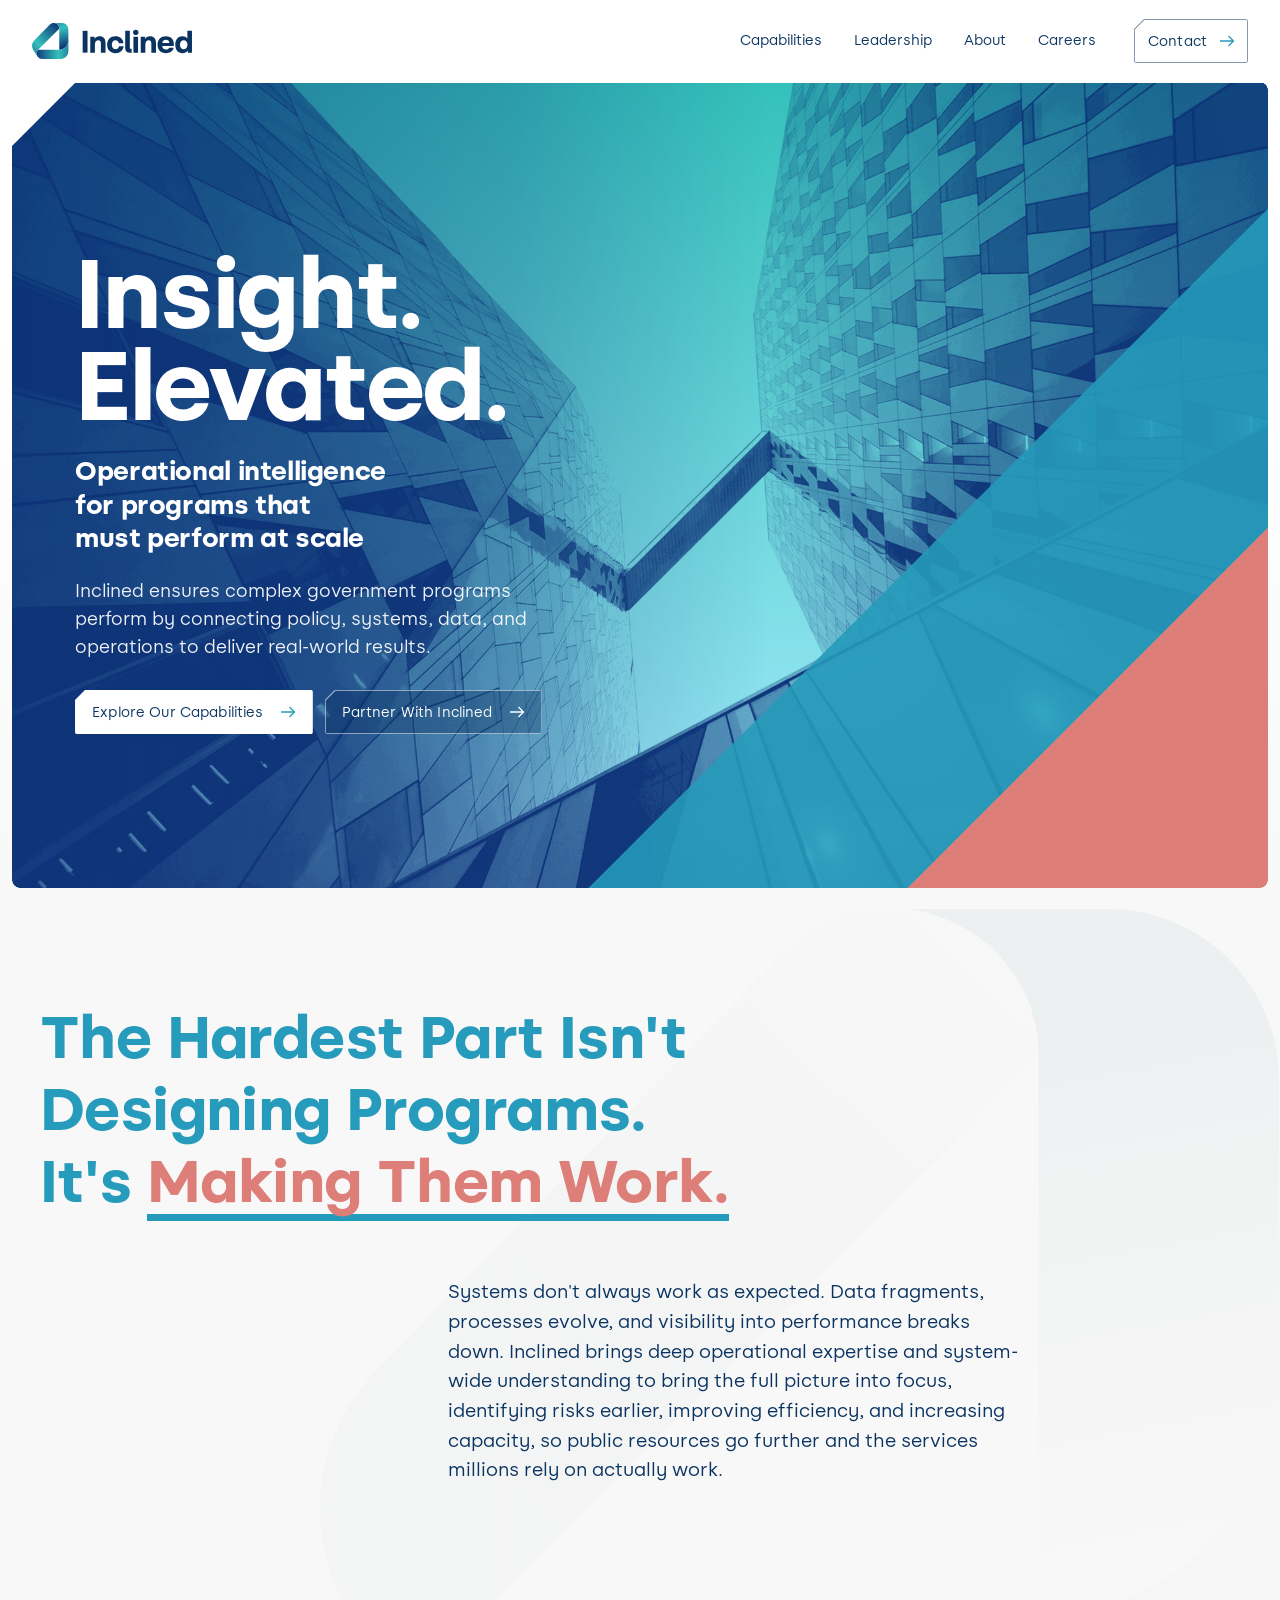
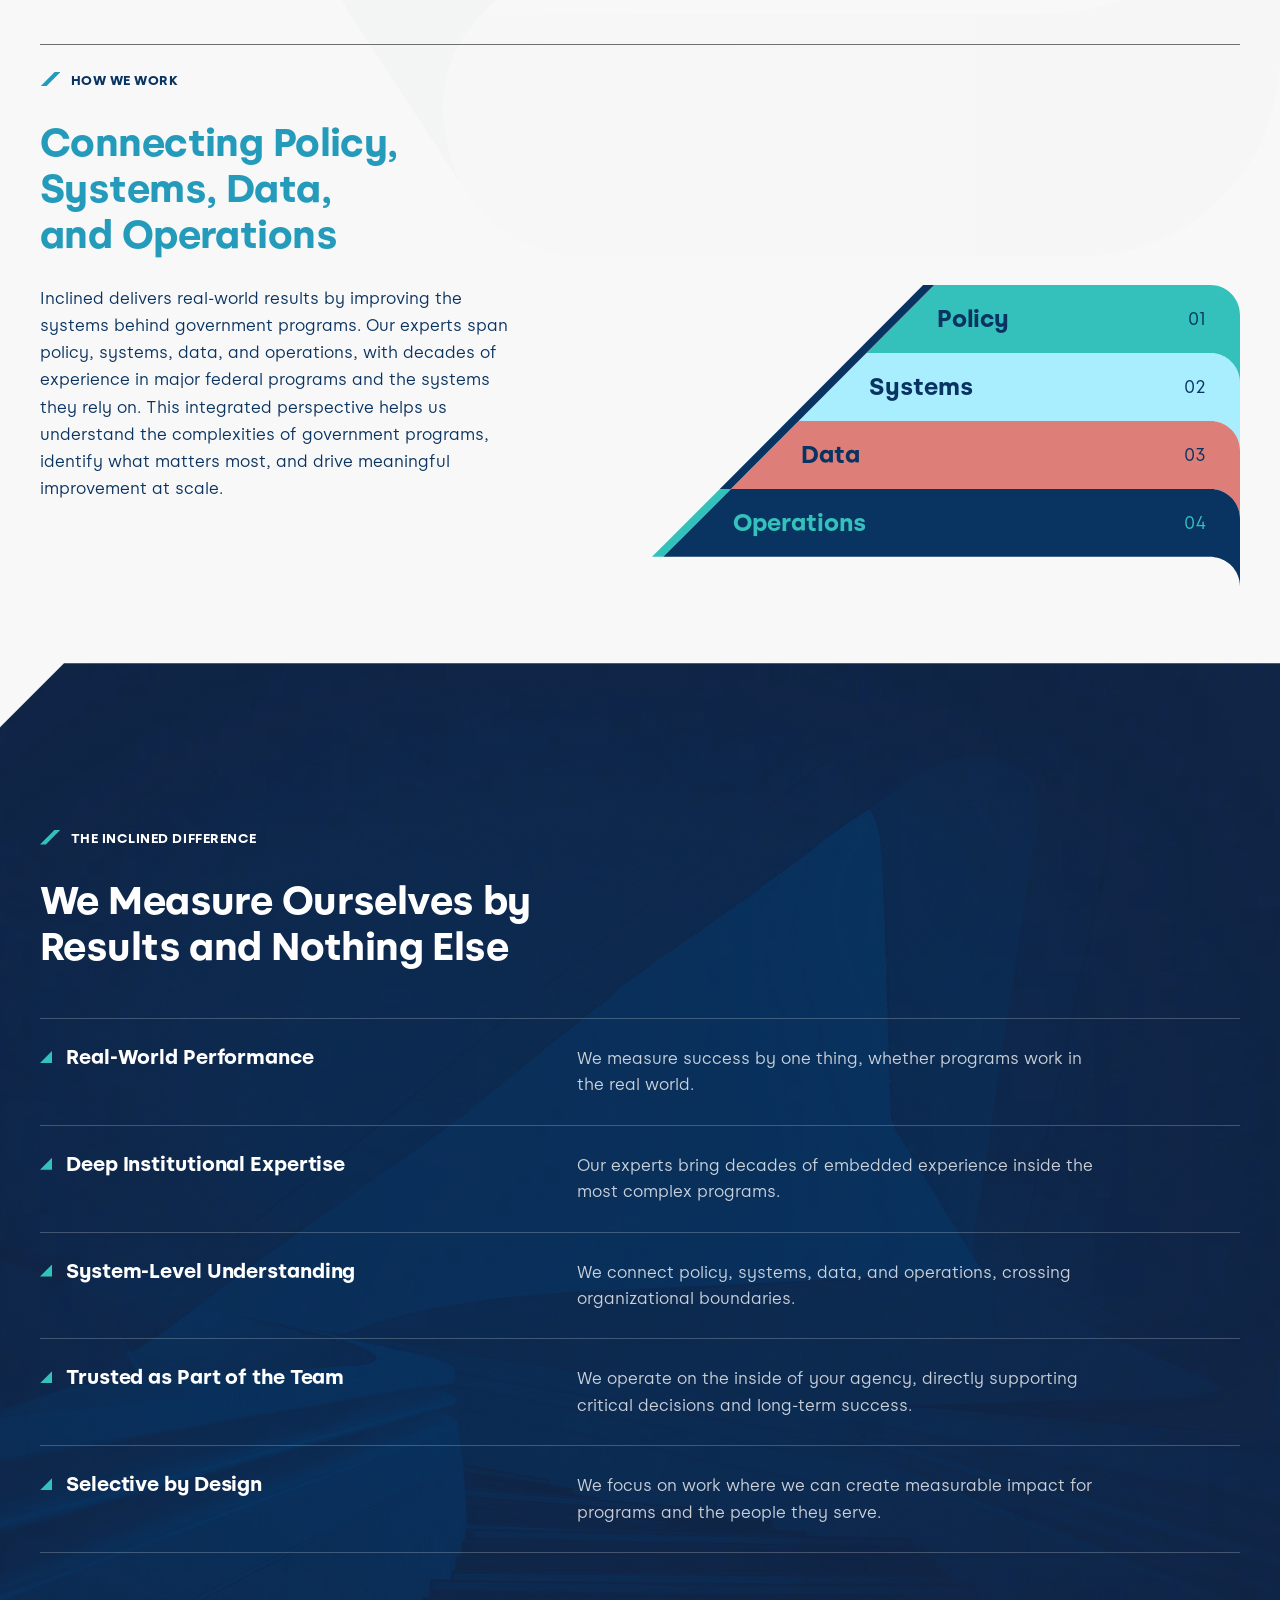
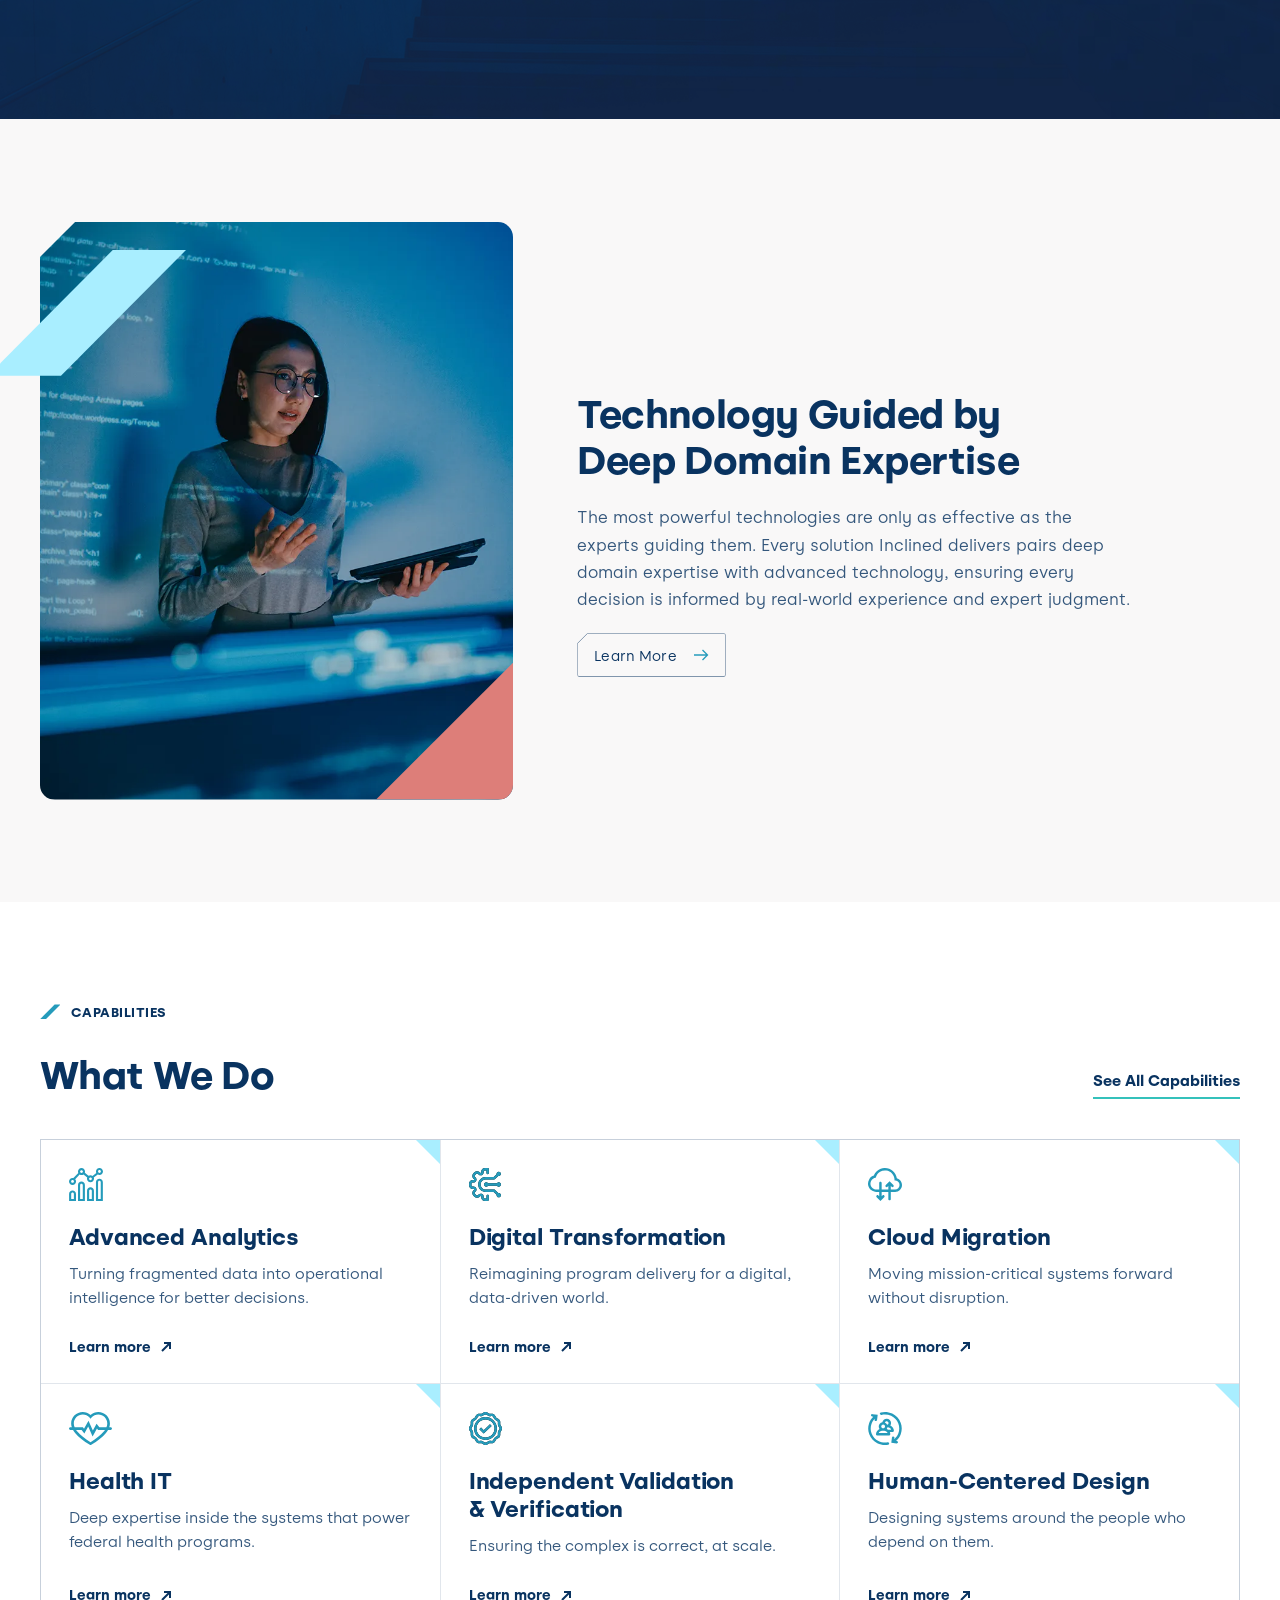
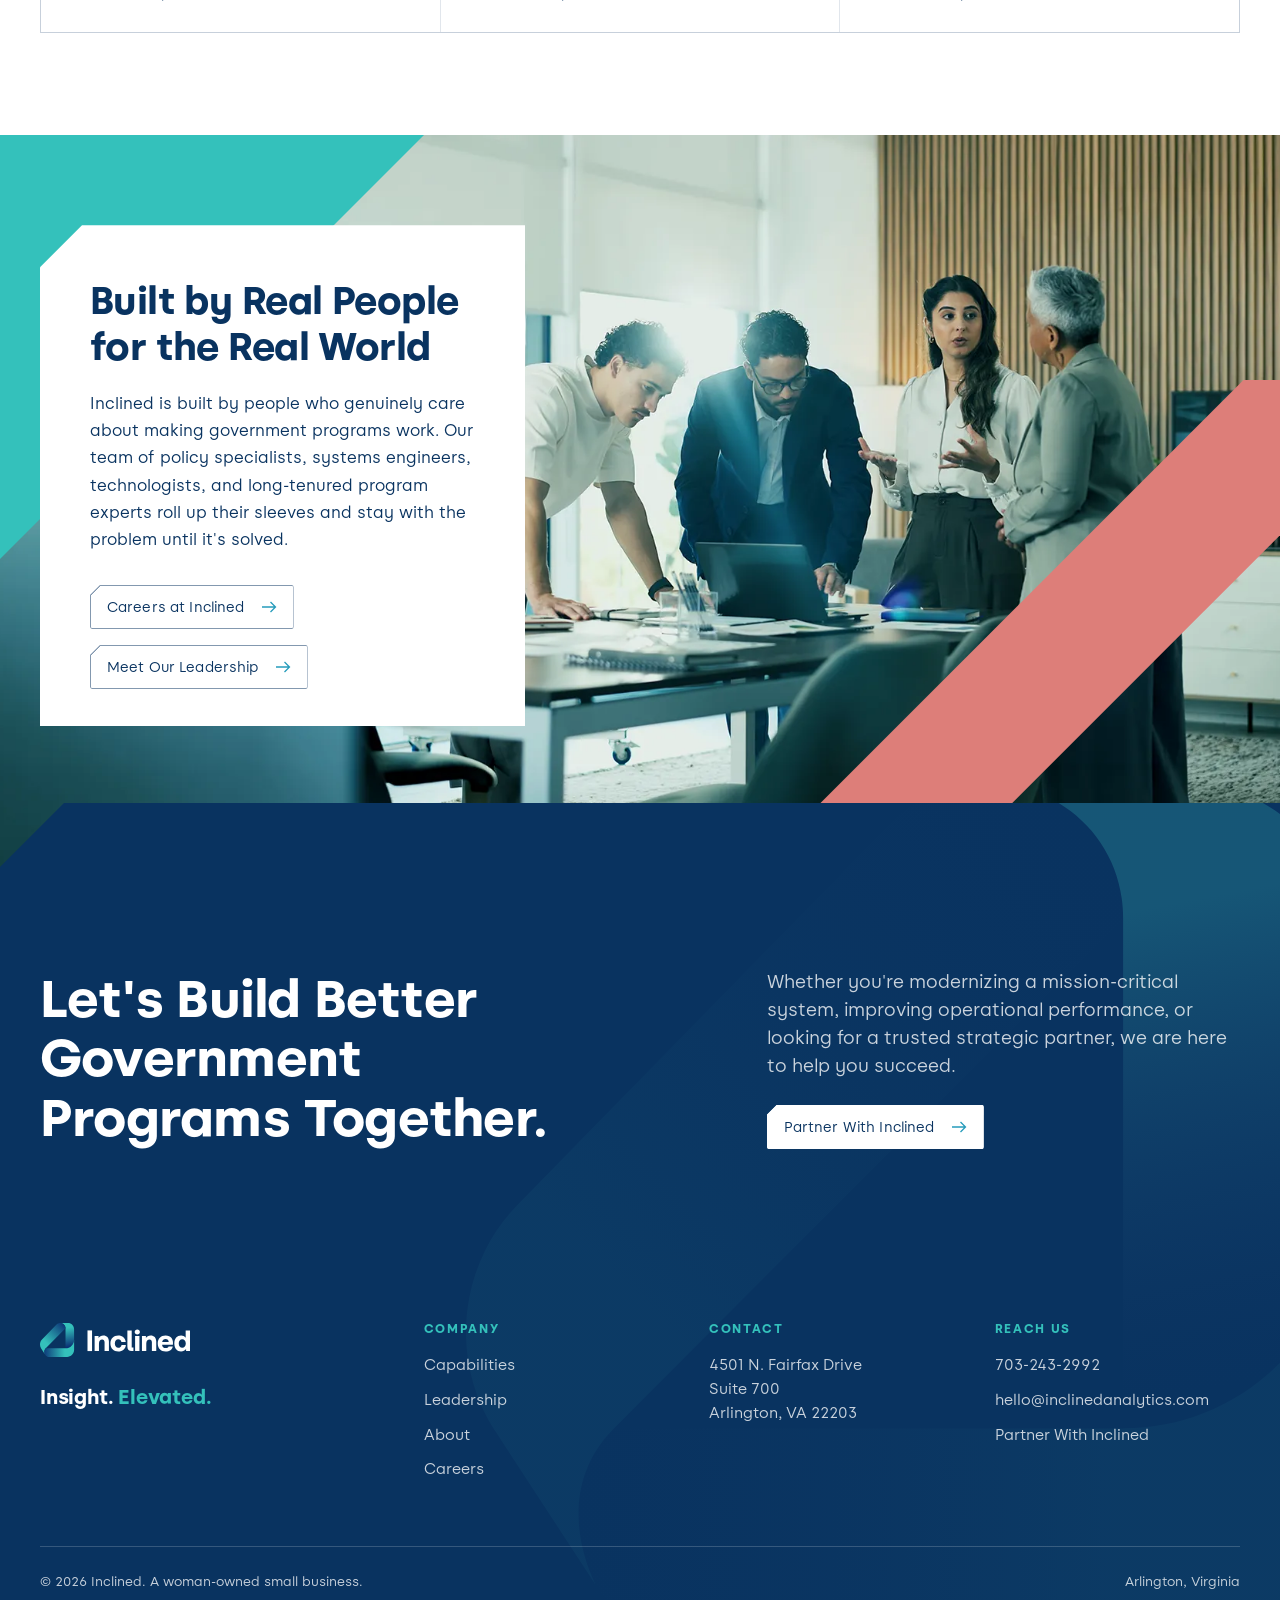
==== index.html @ adf15e1c "Careers: 15+ on a teal 45-degree band fading to the right, white number with navy label Co-Authored-" ====
<!doctype html>
<html lang="en">
<head>
<meta charset="utf-8">
<meta name="viewport" content="width=device-width,initial-scale=1,viewport-fit=cover">
<meta name="robots" content="noindex,nofollow">
<title>Inclined · Insight. Elevated.</title>
<meta name="description" content="Inclined ensures complex government programs perform by connecting policy, systems, data, and operations to deliver real-world results.">
<link rel="icon" type="image/svg+xml" href="images/favicon.svg">
<link rel="preload" href="fonts/Alcyone-Bold.woff2" as="font" type="font/woff2" crossorigin>
<link rel="preload" href="fonts/Alcyone-Regular.woff2" as="font" type="font/woff2" crossorigin>
<link rel="preload" as="image" href="images/inclined-hero.webp" imagesrcset="images/inclined-hero-1000.webp 1000w, images/inclined-hero.webp 2000w" imagesizes="100vw">
<link rel="stylesheet" href="css/site.css?v=77">
<script>(function(d){if(window.matchMedia&&matchMedia("(prefers-reduced-motion: reduce)").matches)return;d.classList.add("motion");setTimeout(function(){if(!window.__rv)d.classList.remove("motion")},2500)})(document.documentElement)</script>
</head>
<body>
<a class="skip" href="#main">Skip to content</a>

<header class="site-head">
  <div class="wrap">
    <a class="logo" href="index.html" aria-label="Inclined home"><svg focusable="false" class="logo-svg" role="img" aria-label="Inclined" xmlns="http://www.w3.org/2000/svg" xmlns:xlink="http://www.w3.org/1999/xlink" viewBox="0 0 2000 448.9715721"><defs><linearGradient id="lg-a" x1="370.287533" y1="61.8678094" x2="418.852141" y2="321.6319919" gradientUnits="userSpaceOnUse" spreadMethod="reflect"><animateTransform class="logo-flow" attributeName="gradientTransform" type="translate" values="0 0;48.6 259.8;0 0" keyTimes="0;.5;1" calcMode="spline" keySplines=".45 0 .55 1;.45 0 .55 1" dur="3.2s" begin="indefinite" repeatCount="1" fill="remove" data-delay="0"/><stop offset="0" stop-color="#34c1bb"/><stop offset=".9579758" stop-color="#0b3075"/></linearGradient><linearGradient id="lg-b" x1="92.3165108" y1="270.1819334" x2="353.0003744" y2="9.4980698" xlink:href="#lg-a" spreadMethod="reflect"><animateTransform class="logo-flow" attributeName="gradientTransform" type="translate" values="0 0;260.7 -260.7;0 0" keyTimes="0;.5;1" calcMode="spline" keySplines=".45 0 .55 1;.45 0 .55 1" dur="3.2s" begin="indefinite" repeatCount="1" fill="remove" data-delay="180"/></linearGradient><linearGradient id="lg-c" x1="331.0909023" y1="334.545971" x2="30.6879957" y2="334.545971" gradientUnits="userSpaceOnUse" spreadMethod="reflect"><animateTransform class="logo-flow" attributeName="gradientTransform" type="translate" values="0 0;-300.4 0.0;0 0" keyTimes="0;.5;1" calcMode="spline" keySplines=".45 0 .55 1;.45 0 .55 1" dur="3.2s" begin="indefinite" repeatCount="1" fill="remove" data-delay="360"/><stop offset="0" stop-color="#34c1bb"/><stop offset="1" stop-color="#0b3075"/></linearGradient></defs><path d="M277.2213035.4293111l-.2170635.0776859c33.3386657,3.5164284,63.4419432,30.4551488,63.4419432,69.9401383v264.0977094c63.1951763,0,114.4267274-51.2292663,114.4267274-114.4244425l-.5586467-139.155129c-.1787723-44.5309873-36.3285814-80.5359621-80.8599276-80.5359621h-96.2330328Z" fill="url(#lg-a)"/><path d="M76.6043802,334.5539842l.0068546-.0091395L340.4461832,70.6139314v-.1667961c0-62.635381-75.730021-94.0044812-120.0201106-49.7143917L26.8765322,218.7438355c-30.9347102,31.6477927-35.7114786,80.5453402-11.4864719,117.5816485l52.2461708,79.8763573s-26.0517433-46.6279646,8.9681491-81.647857Z" fill="url(#lg-b)"/><path d="M340.5444601,334.5356866v.0091553H76.6112325l-.0068359.0091553c-31.6486206,31.6485596-13.4196777,72.7738647-9.616394,80.399353,11.2105103,19.7398071,32.1663208,34.0181885,58.5036621,34.0181885h235.0439453c52.1010742,0,94.3373413-42.2362671,94.3373413-94.3373413v-134.5137939c0,63.1608887-51.1813354,114.3604736-114.3284912,114.4152832Z" fill="url(#lg-c)"/><path d="M633.1980434,97.7732503h60.8343445v272.9752919h-60.8343445V97.7732503Z" fill="#093360"/><path d="M828.5653626,216.3218356c-23.7892551,0-42.1167933,15.6005184-42.5068063,54.9856855v99.4410211h-57.7142408v-198.1020163h52.6440723v26.9078233c12.4788793-21.8376548,33.9280566-33.1480307,63.1744222-33.1480307,46.7969488,0,74.8732756,29.2479011,74.8732756,79.1634181v125.1788056h-58.1042537v-115.0384686c0-27.2978363-10.9188274-39.3882381-32.3664693-39.3882381Z" fill="#093360"/><path d="M938.9206047,271.6975341c0-63.1759577,42.1167933-105.2912155,104.8996671-105.2912155,54.9856855,0,93.2038847,31.9779918,99.4410211,85.7936385h-57.7127053c-3.1201037-22.2276678-19.1075641-37.4381733-42.1183288-37.4381733-28.0763267,0-45.623839,22.6176808-45.623839,56.9357503s18.7175512,56.5457374,46.013852,56.5457374c23.0107647,0,40.168264-14.8204925,43.6783806-37.4381733h57.7127053c-5.4571105,52.2555948-44.4553356,86.1836514-101.001073,86.1836514-63.1728867,0-105.2896801-41.7283158-105.2896801-105.2912155Z" fill="#093360"/><path d="M1165.0989477,314.5928178V97.7732503h57.7157763v224.6198267h23.0076937v48.3554652h-22.6176808c-38.2151282,0-58.1057892-19.4975771-58.1057892-56.1557244Z" fill="#093360"/><path d="M1262.5868331,118.4408663c0-18.3275382,14.8174215-32.7580177,34.7050116-32.7580177s34.7080825,14.4304795,34.7080825,32.7580177c0,18.7175512-14.8204925,32.3680048-34.7080825,32.3680048s-34.7050116-13.6504536-34.7050116-32.3680048ZM1268.0439436,172.6465259h57.7157763v198.1020163h-57.7157763v-198.1020163Z" fill="#093360"/><path d="M1459.5188105,216.3218356c-23.7877196,0-42.1152578,15.6005184-42.5052708,54.9856855v99.4410211h-57.7157763v-198.1020163h52.6456078v26.9078233c12.4804147-21.8376548,33.9280566-33.1480307,63.1759577-33.1480307,46.7954134,0,74.8732756,29.2479011,74.8732756,79.1634181v125.1788056h-58.1057892v-115.0384686c0-27.2978363-10.9203629-39.3882381-32.3680048-39.3882381Z" fill="#093360"/><path d="M1569.8801946,271.3075211c0-62.7859448,40.165193-104.9012026,104.8981316-104.9012026,71.3662299,0,108.0213063,50.695543,97.1040143,120.49865h-144.2894407c3.1201037,28.8578881,20.280674,44.4584066,47.1854263,44.4584066,21.4507128,0,35.8781214-10.140337,39.3882381-22.2307388h56.9357503c-7.0202333,39.778251-44.0683936,67.8561132-96.3239884,67.8561132-63.9529127,0-104.8981316-41.7283158-104.8981316-105.6812285ZM1716.1166291,249.4698663c-.390013-24.1777326-16.3805444-38.9982251-42.5083418-38.9982251-23.3977067,0-40.165193,12.4804147-44.8453486,38.9982251h87.3536903Z" fill="#093360"/><path d="M1790.9806917,271.6975341c0-65.9029775,37.0450893-105.2912155,89.6906971-105.2912155,25.3477715,0,46.7954134,9.3603111,61.6159059,26.9078233v-95.5408915h57.7127053v272.9752919h-52.2555948v-26.9078233c-15.2074345,21.4476419-38.6051412,33.1480307-67.0730164,33.1480307-52.6456078,0-89.6906971-39.778251-89.6906971-105.2912155ZM1943.8473465,271.6975341c0-34.3180696-18.7206221-56.9357503-47.1884973-56.9357503-28.4648042,0-46.7954134,22.6176808-46.7954134,56.9357503s18.3306092,56.5457374,46.7954134,56.5457374c28.4678752,0,47.1884973-22.2276678,47.1884973-56.5457374Z" fill="#093360"/></svg></a>
    <button class="menu-btn" id="menuBtn" aria-expanded="false" aria-controls="nav" aria-label="Menu">
      <svg viewBox="0 0 24 24" fill="none" stroke="currentColor" stroke-width="2"><path d="M3 7h18M3 12h18M3 17h18"/></svg>
    </button>
    <nav class="nav" id="nav" aria-label="Main">
      <a href="capabilities.html" data-nav="capabilities">Capabilities</a>
      <a href="leadership.html" data-nav="leadership">Leadership</a>
      <a href="about.html" data-nav="about">About</a>
      <a href="careers.html" data-nav="careers">Careers</a>
      <a class="btn btn-primary" href="contact.html" data-nav="contact">Contact</a>
    </nav>
  </div>
</header>

<main id="main">
  <section class="hero">
    <span class="hero-mask hm-l" aria-hidden="true"></span><span class="hero-mask hm-r" aria-hidden="true"></span><span class="hero-mask hm-b" aria-hidden="true"></span><span class="hero-mask hm-c" aria-hidden="true"></span><span class="hero-mask hm-tr" aria-hidden="true"></span><span class="hero-mask hm-br" aria-hidden="true"></span><span class="hero-mask hm-bl" aria-hidden="true"></span>
    <div class="hero-frame">
      <img class="hero-img" src="images/inclined-hero.webp" srcset="images/inclined-hero-1000.webp 1000w, images/inclined-hero.webp 2000w" sizes="100vw" alt="Glass towers seen from below, joined by a skybridge" width="2000" height="1342" fetchpriority="high">
      <span class="hero-band b1" aria-hidden="true"></span>
      <span class="hero-band b2" aria-hidden="true"></span>
      <div class="wrap hero-content">
        <div class="hero-copy">
          <h1 class="tag"><span>Insight.</span><span>Elevated.</span></h1>
          <h2 class="positioning">Operational intelligence for programs that must perform at scale</h2>
          <p class="lede">Inclined ensures complex government programs perform by connecting policy, systems, data, and operations to deliver real-world results.</p>
          <div class="row" style="margin-top:6px">
            <a class="btn btn-white" href="capabilities.html">Explore Our Capabilities</a>
            <a class="btn btn-outline-light" href="contact.html">Partner With Inclined</a>
          </div>
        </div>
      </div>
    </div>
  </section>

  <section class="hardest">
    <svg class="hardest-mark" viewBox="0 0 1200 1185" aria-hidden="true" focusable="false">
      <path d="M731.337 1.13311L730.765 1.33815C818.715 10.6193 898.131 81.7204 898.131 185.936V882.986C1064.85 882.986 1200 747.773 1200 580.978L1198.53 213.697C1198.05 96.1634 1102.69 1.13311 985.21 1.13311H731.337Z" fill="url(#hm-a)"/>
      <path d="M202.09 883.01L202.108 882.986L898.131 186.376V185.936C898.131 20.6181 698.348 -62.1764 581.506 54.7213L70.903 577.345C-10.7059 660.875 -23.3075 789.934 40.6005 887.686L178.431 1098.51C178.431 1098.51 109.704 975.44 202.09 883.01Z" fill="url(#hm-b)"/>
      <path opacity=".25" d="M898.39 882.962V882.986H202.108L202.09 883.01C118.598 966.542 166.688 1075.09 176.721 1095.21C206.295 1147.31 261.579 1185 331.06 1185H951.129C1088.58 1185 1200 1073.52 1200 936.009V580.978C1200 747.683 1064.98 882.817 898.39 882.962Z" fill="url(#hm-c)"/>
      <defs>
        <linearGradient id="hm-a" x1="976.855" y1="163.292" x2="1105.09" y2="848.882" gradientUnits="userSpaceOnUse"><stop stop-color="#EDF0F1"/><stop offset=".958" stop-color="#F9F8F8"/></linearGradient>
        <linearGradient id="hm-b" x1="243.54" y1="713.109" x2="931.58" y2="25.399" gradientUnits="userSpaceOnUse"><stop stop-color="#EDF0F1" stop-opacity=".45"/><stop offset=".958" stop-color="#F9F8F8"/></linearGradient>
        <linearGradient id="hm-c" x1="873.451" y1="882.989" x2="80.958" y2="882.989" gradientUnits="userSpaceOnUse"><stop stop-color="#EDF0F1"/><stop offset="1" stop-color="#F5F5F5"/></linearGradient>
      </defs>
    </svg>
    <div class="wrap hardest-grid">
      <h2 class="hardest-title">The Hardest Part Isn't Designing Programs. <span class="line2">It's <span class="hl-u"><span class="hl">Making Them Work.</span></span></span></h2>
      <p class="hardest-body">Systems don't always work as expected. Data fragments, processes evolve, and visibility into performance breaks down. Inclined brings deep operational expertise and system-wide understanding to bring the full picture into focus, identifying risks earlier, improving efficiency, and increasing capacity, so public resources go further and the services millions rely on actually work.</p>
    </div>
    <div class="wrap hw">
      <div class="hw-rule"></div>
      <p class="hw-eyebrow"><svg class="ey-icon" viewBox="0 0 36 26" aria-hidden="true"><path d="M25.7603 0L0 26H10.2397L36 0H25.7603Z" fill="#259BBB"/></svg><span>How we work</span></p>
      <h2 class="hw-title">Connecting Policy, Systems, Data, and Operations</h2>
      <p class="hw-body">Inclined delivers real-world results by improving the systems behind government programs. Our experts span policy, systems, data, and operations, with decades of experience in major federal programs and the systems they rely on. This integrated perspective helps us understand the complexities of government programs, identify what matters most, and drive meaningful improvement at scale.</p>
      <div class="hw-graphic"><svg class="layers2" viewBox="0 0 702 360" role="img" aria-label="Four connected layers of a government program: 01 Policy, 02 Systems, 03 Data, 04 Operations">
      <g>
        <path transform="translate(175.053 81.139)" d="M516.478 10.3488C515.685 9.5585 514.857 8.8041 513.994 8.0914C513.902 8.0161 513.801 7.9527 513.709 7.8783C512.919 7.2398 512.112 6.623 511.268 6.0532C511.096 5.9369 510.909 5.8417 510.735 5.7283C509.956 5.2217 509.17 4.7249 508.35 4.2796C508.049 4.1159 507.728 3.9862 507.422 3.8311C506.708 3.4696 505.997 3.1012 505.256 2.7878C504.834 2.6089 504.39 2.4745 503.959 2.3118C503.31 2.0663 502.669 1.803 502.002 1.5953C501.468 1.429 500.912 1.3151 500.367 1.1738C499.781 1.0216 499.205 0.8437 498.608 0.7213C497.888 0.5737 497.146 0.4883 496.411 0.3851C495.969 0.3233 495.537 0.2289 495.09 0.1835C493.899 0.0622 492.69 0 491.467 0H80.9287L0 81.1389H491.467C492.69 81.1389 493.899 81.2011 495.09 81.3223C495.537 81.3678 495.969 81.4621 496.411 81.524C497.146 81.6271 497.888 81.7125 498.608 81.8602C499.205 81.9826 499.781 82.1605 500.367 82.3126C500.912 82.454 501.468 82.5678 502.002 82.7342C502.669 82.9419 503.31 83.2052 503.959 83.4507C504.39 83.6134 504.834 83.7477 505.256 83.9266C505.997 84.2401 506.708 84.6085 507.422 84.97C507.728 85.1251 508.049 85.2548 508.35 85.4184C509.17 85.8638 509.956 86.3606 510.735 86.8672C510.909 86.9806 511.096 87.0758 511.268 87.192C512.112 87.7618 512.919 88.3787 513.709 89.0171C513.801 89.0916 513.902 89.155 513.994 89.2303C514.857 89.943 515.685 90.6974 516.478 91.4877C516.488 91.4968 516.498 91.5048 516.507 91.514C522.924 97.9248 526.903 106.783 526.94 116.575L526.947 116.583V35.5722C526.947 35.5262 526.94 35.4819 526.94 35.4361C526.903 25.6451 522.922 16.7863 516.507 10.3751C516.498 10.3659 516.488 10.358 516.478 10.3488Z" fill="#A9EEFF"/>
        <path transform="translate(161.857 81.139)" d="M0 81.1389H13.1955L94.1242 0H80.9287L0 81.1389Z" fill="#093360"/>
        <text x="258.91" y="131.51" fill="#093360" class="lt">Systems</text>
        <text x="662" y="129.06" fill="#093360" class="ln" text-anchor="end">02</text>
      </g>
      <g>
        <path transform="translate(94.124 162.278)" d="M597.407 10.3488C596.614 9.5585 595.786 8.8041 594.923 8.0914C594.831 8.0161 594.73 7.9527 594.638 7.8783C593.848 7.2398 593.041 6.623 592.197 6.0532C592.025 5.9369 591.838 5.8417 591.664 5.7283C590.885 5.2217 590.099 4.7249 589.279 4.2796C588.978 4.1159 588.657 3.9862 588.351 3.8311C587.637 3.4696 586.926 3.1012 586.185 2.7878C585.763 2.6089 585.319 2.4745 584.888 2.3118C584.239 2.0663 583.598 1.803 582.931 1.5953C582.397 1.429 581.841 1.3151 581.296 1.1738C580.71 1.0216 580.134 0.8437 579.537 0.7213C578.817 0.5737 578.075 0.4883 577.34 0.3851C576.898 0.3233 576.466 0.2289 576.019 0.1835C574.828 0.0622 573.619 0 572.396 0H80.9287L0 81.1389H572.396C573.619 81.1389 574.828 81.2011 576.019 81.3223C576.466 81.3678 576.898 81.4621 577.34 81.524C578.075 81.6271 578.817 81.7125 579.537 81.8602C580.134 81.9826 580.71 82.1605 581.296 82.3126C581.841 82.454 582.397 82.5678 582.931 82.7342C583.598 82.9419 584.239 83.2052 584.888 83.4507C585.319 83.6134 585.763 83.7477 586.185 83.9266C586.926 84.2401 587.637 84.6085 588.351 84.97C588.657 85.1251 588.978 85.2548 589.279 85.4184C590.099 85.8638 590.885 86.3606 591.664 86.8672C591.838 86.9806 592.025 87.0758 592.197 87.192C593.041 87.7618 593.848 88.3787 594.638 89.0171C594.73 89.0916 594.831 89.155 594.923 89.2303C595.786 89.943 596.614 90.6974 597.407 91.4877C597.417 91.4968 597.427 91.5048 597.436 91.514C603.853 97.9248 607.832 106.783 607.869 116.575L607.876 116.583V35.5722C607.876 35.5262 607.869 35.4819 607.869 35.4361C607.832 25.6451 603.851 16.7863 597.436 10.3751C597.427 10.3659 597.417 10.358 597.407 10.3488Z" fill="#DD7E79"/>
        <path transform="translate(80.928 162.278)" d="M0 81.1389H13.1955L94.1242 0H80.9287L0 81.1389Z" fill="#093360"/>
        <text x="177.91" y="212.65" fill="#093360" class="lt">Data</text>
        <text x="662" y="210.20" fill="#093360" class="ln" text-anchor="end">03</text>
      </g>
      <g>
        <path transform="translate(13.196 243.417)" d="M678.335 10.3488C677.542 9.5585 676.714 8.8041 675.851 8.0914C675.759 8.0161 675.658 7.9527 675.566 7.8783C674.776 7.2398 673.969 6.623 673.125 6.0532C672.953 5.9369 672.766 5.8417 672.592 5.7283C671.813 5.2217 671.027 4.7249 670.207 4.2796C669.906 4.1159 669.585 3.9862 669.279 3.8311C668.565 3.4696 667.854 3.1012 667.113 2.7878C666.691 2.6089 666.247 2.4745 665.816 2.3118C665.167 2.0663 664.526 1.803 663.859 1.5953C663.325 1.429 662.769 1.3151 662.224 1.1738C661.638 1.0216 661.062 0.8437 660.465 0.7213C659.745 0.5737 659.003 0.4883 658.268 0.3851C657.826 0.3233 657.394 0.2289 656.947 0.1835C655.756 0.0622 654.547 0 653.324 0H80.9287L0 81.1389H653.324C654.547 81.1389 655.756 81.2011 656.947 81.3223C657.394 81.3678 657.826 81.4621 658.268 81.524C659.003 81.6271 659.745 81.7125 660.465 81.8602C661.062 81.9826 661.638 82.1605 662.224 82.3126C662.769 82.454 663.325 82.5678 663.859 82.7342C664.526 82.9419 665.167 83.2052 665.816 83.4507C666.247 83.6134 666.691 83.7477 667.113 83.9266C667.854 84.2401 668.565 84.6085 669.279 84.97C669.585 85.1251 669.906 85.2548 670.207 85.4184C671.027 85.8638 671.813 86.3606 672.592 86.8672C672.766 86.9806 672.953 87.0758 673.125 87.192C673.969 87.7618 674.776 88.3787 675.566 89.0171C675.658 89.0916 675.759 89.155 675.851 89.2303C676.714 89.943 677.542 90.6974 678.335 91.4877C678.345 91.4968 678.355 91.5048 678.364 91.514C684.781 97.9248 688.76 106.783 688.797 116.575L688.804 116.583V35.5722C688.804 35.5262 688.797 35.4819 688.797 35.4361C688.76 25.6451 684.779 16.7863 678.364 10.3751C678.355 10.3659 678.345 10.358 678.335 10.3488Z" fill="#093360"/>
        <path transform="translate(0.000 243.417)" d="M0 81.1389H13.1955L94.1242 0H80.9287L0 81.1389Z" fill="#34C1BB"/>
        <text x="96.91" y="293.79" fill="#34C1BB" class="lt">Operations</text>
        <text x="662" y="291.34" fill="#34C1BB" class="ln" text-anchor="end">04</text>
      </g>
      <g>
        <path transform="translate(255.982 0)" d="M410.538 0H80.9287L0 81.1389H410.538C411.762 81.1389 412.97 81.2011 414.162 81.3223C414.609 81.3678 415.04 81.4621 415.482 81.524C416.217 81.6271 416.959 81.7125 417.679 81.8602C418.277 81.9826 418.852 82.1605 419.438 82.3126C419.983 82.454 420.539 82.5678 421.073 82.7342C421.74 82.9419 422.381 83.2052 423.031 83.4507C423.461 83.6134 423.905 83.7477 424.328 83.9266C425.068 84.2401 425.779 84.6085 426.493 84.97C426.799 85.1251 427.12 85.2548 427.422 85.4184C428.241 85.8638 429.027 86.3606 429.806 86.8672C429.981 86.9806 430.167 87.0758 430.339 87.192C431.183 87.7618 431.991 88.3787 432.781 89.0171C432.873 89.0916 432.974 89.155 433.065 89.2303C433.929 89.943 434.757 90.6974 435.55 91.4877C435.559 91.4968 435.569 91.5048 435.578 91.514C441.996 97.9248 445.974 106.783 446.011 116.575L446.018 116.583V35.5722C446.018 15.9261 430.133 0 410.538 0Z" fill="#34C1BB"/>
        <path transform="translate(242.786 0)" d="M0 81.1389H13.1955L94.1242 0H80.9287L0 81.1389Z" fill="#093360"/>
        <text x="339.91" y="50.37" fill="#093360" class="lt">Policy</text>
        <text x="662" y="47.92" fill="#093360" class="ln" text-anchor="end">01</text>
      </g>
    </svg></div>
    </div>
  </section>

  <section class="band navy rise-top rise-bottom diff-band">
    <img class="diff-bg" src="images/inclined-difference-bg.webp" alt="" width="1600" height="1041" loading="lazy">
    <div class="wrap stack" style="--gap:48px">
      <div class="stack-sm">
        <span class="eyebrow">The Inclined Difference</span>
        <h2 class="h-l" style="max-width:20ch">We Measure Ourselves by Results and Nothing Else</h2>
      </div>
      <ul class="diff">
        <li><h3>Real-World Performance</h3><p>We measure success by one thing, whether programs work in the real world.</p></li>
        <li><h3>Deep Institutional Expertise</h3><p>Our experts bring decades of embedded experience inside the most complex programs.</p></li>
        <li><h3>System-Level Understanding</h3><p>We connect policy, systems, data, and operations, crossing organizational boundaries.</p></li>
        <li><h3>Trusted as Part of the Team</h3><p>We operate on the inside of your agency, directly supporting critical decisions and long-term success.</p></li>
        <li><h3>Selective by Design</h3><p>We focus on work where we can create measurable impact for programs and the people they serve.</p></li>
      </ul>
    </div>
  </section>

  <section class="band">
    <div class="wrap split center">
      <div class="eitl-media"><span class="eitl-ice" aria-hidden="true"></span><div class="eitl-photo"><img src="images/Expert-In-The-Loop.webp" alt="An analyst holding a tablet, lit by code projected on the wall behind her" width="1200" height="956" loading="lazy"><span class="eitl-coral" aria-hidden="true"></span></div></div>
      <div class="stack">
        <span class="eyebrow">Expert in the Loop</span>
        <h2 class="h-l">Technology Guided by Deep Domain Expertise</h2>
        <p class="lede body-hw">The most powerful technologies are only as effective as the experts guiding them. Every solution Inclined delivers pairs deep domain expertise with advanced technology, ensuring every decision is informed by real-world experience and expert judgment.</p>
        <div><a class="btn btn-line" href="about.html#expert-in-the-loop">Learn More</a></div>
      </div>
    </div>
  </section>

  <section class="band white">
    <div class="wrap stack" style="--gap:40px">
      <div class="section-head">
        <span class="eyebrow">Capabilities</span>
        <div class="row"><h2 class="h-l">What We Do</h2><a class="textlink" href="capabilities.html">See All Capabilities</a></div>
      </div>
      <div class="cap-grid">
        <a class="cap-card" href="capabilities.html#advanced-analytics"><img class="cap-icon" src="images/Inclined-Data-Analytics-Icon-Ocean.svg" alt="" width="48" height="48" loading="lazy" decoding="async"><h3>Advanced Analytics</h3><p>Turning fragmented data into operational intelligence for better decisions.</p><span class="go">Learn more <svg class="arr" viewBox="0 0 14 14" fill="none" stroke="currentColor" stroke-width="2" aria-hidden="true"><path d="M3 11L11 3M5 3h6v6"/></svg></span></a>
        <a class="cap-card" href="capabilities.html#digital-transformation"><img class="cap-icon" src="images/Inclined-Digital-Transformation-Icon-Ocean.svg" alt="" width="48" height="48" loading="lazy" decoding="async"><h3>Digital Transformation</h3><p>Reimagining program delivery for a digital, data-driven world.</p><span class="go">Learn more <svg class="arr" viewBox="0 0 14 14" fill="none" stroke="currentColor" stroke-width="2" aria-hidden="true"><path d="M3 11L11 3M5 3h6v6"/></svg></span></a>
        <a class="cap-card" href="capabilities.html#cloud-migration"><img class="cap-icon" src="images/Inclined-Cloud-Migration-Icon-Ocean.svg" alt="" width="48" height="48" loading="lazy" decoding="async"><h3>Cloud Migration</h3><p>Moving mission-critical systems forward without disruption.</p><span class="go">Learn more <svg class="arr" viewBox="0 0 14 14" fill="none" stroke="currentColor" stroke-width="2" aria-hidden="true"><path d="M3 11L11 3M5 3h6v6"/></svg></span></a>
        <a class="cap-card" href="capabilities.html#health-it"><img class="cap-icon" src="images/Inclined-Health-IT-Icon-Ocean.svg" alt="" width="48" height="48" loading="lazy" decoding="async"><h3>Health IT</h3><p>Deep expertise inside the systems that power federal health programs.</p><span class="go">Learn more <svg class="arr" viewBox="0 0 14 14" fill="none" stroke="currentColor" stroke-width="2" aria-hidden="true"><path d="M3 11L11 3M5 3h6v6"/></svg></span></a>
        <a class="cap-card" href="capabilities.html#ivv"><img class="cap-icon" src="images/Inclined-Validation-Verification-Icon-Ocean.svg" alt="" width="48" height="48" loading="lazy" decoding="async"><h3>Independent Validation &amp; Verification</h3><p>Ensuring the complex is correct, at scale.</p><span class="go">Learn more <svg class="arr" viewBox="0 0 14 14" fill="none" stroke="currentColor" stroke-width="2" aria-hidden="true"><path d="M3 11L11 3M5 3h6v6"/></svg></span></a>
        <a class="cap-card" href="capabilities.html#human-centered-design"><img class="cap-icon" src="images/Inclined-Human-Centered-Design-Icon-Ocean.svg" alt="" width="48" height="48" loading="lazy" decoding="async"><h3>Human-Centered Design</h3><p>Designing systems around the people who depend on them.</p><span class="go">Learn more <svg class="arr" viewBox="0 0 14 14" fill="none" stroke="currentColor" stroke-width="2" aria-hidden="true"><path d="M3 11L11 3M5 3h6v6"/></svg></span></a>
      </div>
    </div>
  </section>

  <section class="rp">
    <img class="rp-img" src="images/Built-By-Real-People.webp" alt="" width="2000" height="950" loading="lazy">
    <span class="rp-teal" aria-hidden="true"></span>
    <span class="rp-coral" aria-hidden="true"></span>
    <div class="wrap">
      <div class="rp-card">
        <h2 class="h-l">Built by Real People for the Real World</h2>
        <p class="body-hw">Inclined is built by people who genuinely care about making government programs work. Our team of policy specialists, systems engineers, technologists, and long-tenured program experts roll up their sleeves and stay with the problem until it's solved.</p>
        <div class="row"><a class="btn btn-line" href="careers.html">Careers at Inclined</a><a class="btn btn-line" href="leadership.html">Meet Our Leadership</a></div>
      </div>
    </div>
  </section>

  <section class="band navy cta rise-top">
    <div class="wrap">
      <h2>Let's Build Better Government Programs Together.</h2>
      <div class="side"><p class="lede">Whether you're modernizing a mission-critical system, improving operational performance, or looking for a trusted strategic partner, we are here to help you succeed.</p><a class="btn btn-white" href="contact.html">Partner With Inclined</a></div>
    </div>
  </section>
</main>

<footer class="site-foot">
  <div class="wrap">
    <div class="foot-grid">
      <div>
        <a class="logo" href="index.html" aria-label="Inclined home"><img src="images/logo-white.svg" alt="Inclined" width="170" height="38"></a>
        <p class="signoff">Insight. <span>Elevated.</span></p>
      </div>
      <div><h4>Company</h4><ul><li><a href="capabilities.html">Capabilities</a></li><li><a href="leadership.html">Leadership</a></li><li><a href="about.html">About</a></li><li><a href="careers.html">Careers</a></li></ul></div>
      <div><h4>Contact</h4><address>4501 N. Fairfax Drive<br>Suite 700<br>Arlington, VA 22203</address></div>
      <div><h4>Reach us</h4><ul><li><a href="tel:+17032432992">703-243-2992</a></li><li><a href="mailto:hello@inclinedanalytics.com">hello@inclinedanalytics.com</a></li><li><a href="contact.html">Partner With Inclined</a></li></ul></div>
    </div>
    <div class="foot-base"><span>© 2026 Inclined. A woman-owned small business.</span><span>Arlington, Virginia</span></div>
  </div>
</footer>

<script src="js/site.js?v=19" defer></script>
</body>
</html>
---- css/site.css ----
@font-face{font-family:"Alcyone";src:url(../fonts/Alcyone-Regular.woff2) format("woff2");font-weight:400;font-style:normal;font-display:swap}
@font-face{font-family:"Alcyone";src:url(../fonts/Alcyone-Bold.woff2) format("woff2");font-weight:700;font-style:normal;font-display:swap}

/* Layout: navy daylight. Full-width bands on a 12-column rhythm; band corners and accents cut at 45 degrees. */
:root{
  --navy:#093360; --teal:#34C1BB; --ocean:#259BBB; --ice:#A9EEFF;
  --coral:#DD7E79; --gray:#EAEAEA; --offwhite:#F9F8F8; --white:#FFFFFF;
  --ink:#093360; --ink-2:rgba(9,51,96,.82); --ink-3:rgba(9,51,96,.72);
  --rule:rgba(9,51,96,.12); --on-navy:#FFFFFF; --on-navy-2:rgba(255,255,255,.78);
  --font:"Alcyone","Avenir Next","Segoe UI","Helvetica Neue",Arial,sans-serif;
  --cut:clamp(36px,5vw,80px);
  --wrap:1200px;
  /* type scale: 16px base, restrained display sizes */
  --step--1:.8125rem; --step-0:1rem; --step-1:1.125rem; --step-2:1.375rem; --step-3:clamp(1.75rem,1.3rem + 1.4vw,2.25rem); --step-4:clamp(2.125rem,1.4rem + 2.4vw,3.25rem); --step-5:clamp(2.75rem,1.4rem + 4.6vw,5.25rem);
  --lead:clamp(1.125rem,1rem + .4vw,1.3125rem);
  /* spacing: 8px rhythm */
  --sp-section:clamp(72px,8vw,120px); --sp-tight:clamp(56px,6vw,88px); --sp-head:clamp(36px,4vw,56px);
  color-scheme:light;
}
*{box-sizing:border-box}
html{scroll-behavior:smooth}
@media (prefers-reduced-motion:reduce){html{scroll-behavior:auto}*{transition:none!important;animation:none!important}}
body{margin:0;background:var(--offwhite);color:var(--ink);font-family:var(--font);font-size:var(--step-0);line-height:1.65;-webkit-font-smoothing:antialiased;overflow-x:hidden}
h1,h2,h3,h4{font-weight:700;line-height:1.15;margin:0;text-wrap:balance;letter-spacing:-.015em}
h3{line-height:1.25;letter-spacing:-.005em}
p{margin:0}
a{color:inherit}
img{max-width:100%;display:block}
:focus-visible{outline:3px solid var(--teal);outline-offset:3px}

.wrap{max-width:calc(var(--wrap) + 64px);margin-inline:auto;padding-left:max(16px,env(safe-area-inset-left,0px));padding-right:max(16px,env(safe-area-inset-right,0px))}
@media (min-width:720px){.wrap{padding-left:max(32px,env(safe-area-inset-left,0px));padding-right:max(32px,env(safe-area-inset-right,0px))}}
.band{padding-block:var(--sp-section)}
.band.tight{padding-block:var(--sp-tight)}
.navy{background:var(--navy);color:var(--on-navy)}
.white{background:var(--white)}
.grayb{background:var(--gray)}
/* eyebrow: matches the How We Work label (Figma) - 45-degree ocean slash + bold uppercase label, optically centered */
.eyebrow{display:flex;align-items:center;gap:clamp(10px,.8vw,13px);padding-top:.15em;font-size:clamp(.8125rem,.9vw,.9375rem);line-height:1;font-weight:700;letter-spacing:.04em;text-transform:uppercase;color:var(--navy)}
.eyebrow::before{content:"";flex:none;width:clamp(20px,1.6vw,26px);aspect-ratio:36/26;margin-top:-.15em;background:var(--ocean);clip-path:polygon(71.56% 0,0 100%,28.44% 100%,100% 0)}
.navy .eyebrow{color:var(--white)}
.navy .eyebrow::before{background:var(--teal)}
.lede{font-size:var(--lead);line-height:1.55;color:var(--ink-2);max-width:56ch}
.navy .lede,.navy p{color:var(--on-navy-2)}
.prose{display:grid;gap:1em;max-width:62ch;color:var(--ink-2)}
.body-hw{font-size:clamp(1rem,1.1vw,1.0625rem);line-height:1.7}
.h-xl{font-size:var(--step-4)}
.h-l{font-size:clamp(1.75rem,3vw,3rem);line-height:1.2}
.h-m{font-size:var(--step-2)}
.h-s{font-size:var(--step-1)}
.stack{--gap:20px;display:grid;gap:var(--gap);align-content:start}
.stack-sm{--gap:14px;display:grid;gap:var(--gap);align-content:start}
/* eyebrow-to-headline spacing matches How We Work */
.stack>.eyebrow,.stack-sm>.eyebrow,.section-head>.eyebrow{margin-bottom:calc(clamp(20px,2.6vw,41px) - var(--gap))}
.row{display:flex;flex-wrap:wrap;gap:12px}
.section-head{--gap:14px;display:grid;gap:var(--gap)}
.section-head .row{justify-content:space-between;align-items:end;gap:16px 24px}

/* incline edges */
.rise-bottom{clip-path:polygon(0 0,100% 0,100% calc(100% - var(--cut)),calc(100% - var(--cut)) 100%,0 100%);padding-bottom:calc(var(--sp-section) + var(--cut))}
.rise-top{clip-path:polygon(var(--cut) 0,100% 0,100% 100%,0 100%,0 var(--cut));padding-top:calc(var(--sp-section) + var(--cut))}
.rise-top{margin-top:calc(var(--cut) * -1);position:relative;z-index:1}
.pull-up{margin-top:calc(var(--cut) * -1)}

/* buttons (from the INCLINED Figma file): 44px, 45-degree top-left cut, 13px label, arrow turns up on hover */
/* registered so button colors cross-fade instead of snapping */
@property --btn-bg{syntax:'<color>';inherits:true;initial-value:transparent}
@property --btn-fg{syntax:'<color>';inherits:true;initial-value:transparent}
@property --btn-line{syntax:'<color>';inherits:true;initial-value:transparent}
@property --btn-arrow{syntax:'<color>';inherits:true;initial-value:transparent}
.btn{--btn-bg:transparent;--btn-fg:var(--navy);--btn-line:transparent;--btn-arrow:var(--ocean);
  position:relative;isolation:isolate;display:inline-flex;align-items:center;justify-content:space-between;gap:16px;min-height:44px;padding:var(--btn-nudge,3.5px) 17px 0;
  font:400 .875rem/1.2 var(--font);letter-spacing:.01em;text-decoration:none;cursor:pointer;
  color:var(--btn-fg);background:var(--btn-bg);border:0;border-radius:0 2px 2px 2px;
  clip-path:polygon(10px 0,100% 0,100% 100%,0 100%,0 10px);
  --ease-btn:cubic-bezier(.22,.61,.36,1);
  transition:--btn-bg .4s var(--ease-btn),--btn-fg .4s var(--ease-btn),--btn-line .4s var(--ease-btn),--btn-arrow .4s var(--ease-btn)}
.btn::before{content:"";position:absolute;inset:0;z-index:-1;padding:1px;border-radius:inherit;background:var(--btn-line);pointer-events:none;
  /* one continuous 1px outline: rectangular ring plus the 45-degree edge, so no overlapping strokes */
  -webkit-mask:linear-gradient(135deg,#000 8.07px,transparent 8.07px),linear-gradient(#000 0 0) content-box,linear-gradient(#000 0 0);
  -webkit-mask-composite:source-over,xor,source-over;
  mask:linear-gradient(135deg,#000 8.07px,transparent 8.07px),linear-gradient(#000 0 0) content-box,linear-gradient(#000 0 0);
  mask-composite:add,exclude,add}
.btn::after{content:"";flex:none;width:16px;height:16px;margin-top:calc(var(--btn-nudge,3.5px) * -1);background:var(--btn-arrow);
  -webkit-mask:url("data:image/svg+xml,%3Csvg xmlns='http://www.w3.org/2000/svg' viewBox='0 0 16 16' fill='none' stroke='black' stroke-width='1.3'%3E%3Cpath d='M1 8h13.5M9.5 3l5 5-5 5'/%3E%3C/svg%3E") center/contain no-repeat;
          mask:url("data:image/svg+xml,%3Csvg xmlns='http://www.w3.org/2000/svg' viewBox='0 0 16 16' fill='none' stroke='black' stroke-width='1.3'%3E%3Cpath d='M1 8h13.5M9.5 3l5 5-5 5'/%3E%3C/svg%3E") center/contain no-repeat;
  transition:transform .45s cubic-bezier(.34,1.25,.64,1)}
.btn:hover::after,.btn:focus-visible::after{transform:rotate(-45deg)}
.btn .arr{display:none}
.arr{display:inline-block;flex:none;width:14px;height:14px;transition:transform .2s ease}
.cap-card:hover .arr{transform:translate(3px,-3px)}
/* White: for navy and dark photo backgrounds */
.btn-white{--btn-bg:var(--white);--btn-fg:var(--navy);--btn-line:var(--white);--btn-arrow:var(--ocean)}
.btn-white:hover{--btn-bg:var(--ocean);--btn-fg:var(--white);--btn-line:var(--ocean);--btn-arrow:var(--white)}
/* Transparent outline: for ocean and photo backgrounds */
.btn-outline-light{--btn-bg:rgba(9,51,96,.35);--btn-fg:var(--white);--btn-line:rgba(255,255,255,.5);--btn-arrow:var(--white)}
.btn-outline-light:hover{--btn-bg:rgba(9,51,96,.65)}
/* Navy outline: for light backgrounds */
.btn-line,.btn-primary{--btn-bg:transparent;--btn-fg:var(--navy);--btn-line:rgba(9,51,96,.5);--btn-arrow:var(--ocean)}
.btn-line:hover,.btn-primary:hover{--btn-bg:var(--navy);--btn-fg:var(--white);--btn-line:var(--navy);--btn-arrow:var(--ocean)}
.textlink{font-weight:700;font-size:.9375rem;text-decoration:none;border-bottom:2px solid var(--teal);padding-bottom:3px}
.textlink:hover{border-bottom-color:var(--navy)}

/* header */
.site-head{position:fixed;left:0;right:0;top:env(safe-area-inset-top,0px);z-index:50;background:rgba(255,255,255,.96);backdrop-filter:saturate(1.2) blur(10px);-webkit-backdrop-filter:saturate(1.2) blur(10px);border-bottom:1px solid transparent;transition:border-color .3s ease,box-shadow .3s ease}
.site-head .wrap{display:flex;align-items:center;justify-content:space-between;gap:24px;height:clamp(72px,6.4vw,100px);transition:height .3s ease;max-width:none;padding-left:max(clamp(16px,2.5vw,40px),env(safe-area-inset-left,0px));padding-right:max(clamp(16px,2.5vw,40px),env(safe-area-inset-right,0px))}
.logo{display:block;width:clamp(132px,12.5vw,184px);flex:none;transition:width .3s ease}
/* once the page scrolls, the sticky bar tightens */
.site-head.is-scrolled{border-bottom-color:var(--rule)}
/* header is fixed so its shrink never shifts the page underneath */
body{padding-top:calc(clamp(72px,6.4vw,100px) + env(safe-area-inset-top,0px))}
html{scroll-padding-top:80px}
.site-head.is-scrolled .wrap{height:clamp(56px,4.4vw,64px)}
.site-head.is-scrolled .logo{width:clamp(112px,8.5vw,128px)}
.logo img,.logo .logo-svg{display:block;width:100%;height:auto}
.nav{display:flex;align-items:center;gap:4px}
.nav a:not(.btn){font-weight:400;font-size:.875rem;text-decoration:none;padding:10px 14px;color:var(--navy);position:relative}
.nav a:not(.btn):hover{color:var(--ocean)}

.nav a:not(.btn)[aria-current="page"]{color:var(--navy)}
.nav a:not(.btn)[aria-current="page"]::after{content:"";position:absolute;left:14px;right:14px;bottom:4px;height:2px;background:var(--teal)}
.nav .btn{margin-left:20px;gap:12px;padding-left:14px;padding-right:13px;transition:min-height .3s ease,--btn-bg .4s var(--ease-btn),--btn-fg .4s var(--ease-btn),--btn-line .4s var(--ease-btn),--btn-arrow .4s var(--ease-btn)}
.site-head.is-scrolled .nav .btn{min-height:36px}
/* desktop: links fill the bar height so the hover/current line sits on the bar's bottom edge like a tab */
@media (min-width:901px){
  .nav{align-self:stretch}
  .nav a:not(.btn){display:flex;align-items:center;height:100%;padding:0 14px;transition:color .2s ease}
  .nav a:not(.btn)::after{content:"";position:absolute;left:14px;right:14px;bottom:-1px;height:5px;background:var(--ocean);transform:scaleX(0);transform-origin:left center;transition:transform .25s ease}
  .nav a:not(.btn):hover::after,.nav a:not(.btn):focus-visible::after{transform:scaleX(1)}
  .nav a:not(.btn)[aria-current="page"]::after{left:14px;right:14px;bottom:-1px;height:5px;background:var(--teal);transform:scaleX(1)}
  .nav a:not(.btn)[aria-current="page"]:hover::after{background:var(--ocean)}
}
.nav .btn[aria-current="page"]{--btn-bg:var(--navy);--btn-fg:var(--white);--btn-line:var(--navy)}
.menu-btn{display:none;background:none;border:0;padding:10px;margin-right:-10px;cursor:pointer;color:var(--navy)}
.menu-btn svg{width:26px;height:26px}
@media (max-width:900px){
  .menu-btn{display:block}
  .nav{position:absolute;left:0;right:0;top:100%;flex-direction:column;align-items:stretch;gap:0;background:var(--white);border-bottom:1px solid var(--rule);padding:8px max(16px,env(safe-area-inset-right,0px)) 20px max(16px,env(safe-area-inset-left,0px));display:none}
  .nav.open{display:flex}
  .nav a:not(.btn){padding:14px 4px;border-bottom:1px solid var(--rule);font-size:1.0625rem}
  .nav a:not(.btn)[aria-current="page"]::after{left:4px;right:auto;width:24px;bottom:8px}
  .nav .btn{margin:16px 0 0}
}

/* hero: framed photo, 45-degree corner cut, diagonal bands */
.hero{background:linear-gradient(180deg,var(--white) 30%,var(--offwhite) 100%);padding-left:max(12px,env(safe-area-inset-left,0px));padding-right:max(12px,env(safe-area-inset-right,0px));padding-bottom:12px}
.hero-frame{position:relative;overflow:hidden;display:flex;align-items:center;min-height:calc(100svh - clamp(72px,6.4vw,100px));background:linear-gradient(180deg,var(--teal) 0%,var(--ice) 100%);border-radius:0 8px 8px 8px;clip-path:polygon(var(--cut) 0,100% 0,100% 100%,0 100%,0 var(--cut))}
.hero-img{position:absolute;inset:0;width:100%;height:100%;object-fit:cover;object-position:40% 50%}
.hero-frame::before{content:"";position:absolute;inset:0;z-index:1;background:linear-gradient(90deg,rgba(12,48,118,.55) 0%,rgba(12,48,118,.25) 40%,rgba(12,48,118,0) 60%)}
@media (max-width:1240px){.hero-frame::before{background:linear-gradient(90deg,rgba(12,48,118,.75) 0%,rgba(12,48,118,.5) 45%,rgba(12,48,118,0) 75%)}}
@media (max-width:860px){.hero-frame::before{background:linear-gradient(180deg,rgba(12,48,118,.82) 0%,rgba(12,48,118,.7) 65%,rgba(12,48,118,.3) 100%)}}
.hero-band{position:absolute;right:0;bottom:0;aspect-ratio:1/1;width:auto;z-index:2;clip-path:polygon(100% 0,100% 100%,0 100%)}
.hero-band.b1{height:86%;background:var(--ocean);opacity:.88}
.hero-band.b2{height:47%;background:var(--coral)}
.hero-content{position:relative;z-index:3;width:100%;padding-block:clamp(80px,9vw,128px);color:var(--white)}
.hero .hero-content{max-width:none;margin:0;
  /* halfway between the centered content column and the logo-aligned edge */
  padding-left:calc(max(0px,(100vw - 1264px) / 4) + (clamp(16px,2.5vw,40px) - 12px + clamp(16px,4vw,72px) + 20px + clamp(0px,4vw,64px)) / 2)}
.hero-copy{display:grid;gap:22px;max-width:640px}
.hero h1.tag{font-size:clamp(3.25rem,1.6rem + 5.6vw,6.5rem);line-height:.95;letter-spacing:-.025em;color:var(--white)}
.hero h1.tag span{display:block}
.hero .positioning{font-size:clamp(1.25rem,1rem + .8vw,1.625rem);line-height:1.3;font-weight:700;max-width:28ch;color:var(--white)}
.hero .lede{font-size:var(--step-1);color:rgba(255,255,255,.92);max-width:46ch}
@media (max-width:860px){
  .hero-band.b1{height:38%}
  .hero-band.b2{height:20%}
  .hero-content{padding-block:72px 140px}
  .hero .hero-content{padding-left:20px;padding-right:20px}
}
.page-hero{padding-block:clamp(56px,7vw,96px)}
.page-hero .grid{display:grid;grid-template-columns:minmax(0,1.2fr) minmax(0,.8fr);gap:clamp(28px,5vw,72px);align-items:end}
.page-hero h1{font-size:var(--step-4);max-width:18ch}
.page-hero .side-photo{aspect-ratio:5/4}
.page-hero .side-photo img{width:100%;height:100%;object-fit:cover;clip-path:polygon(var(--cut) 0,100% 0,100% 100%,0 100%,0 var(--cut))}
@media (max-width:860px){.page-hero .grid{grid-template-columns:1fr}.page-hero .side-photo{aspect-ratio:16/9}}

/* home section 2 + How We Work (Figma "Homepage Section 2 + How We Work", 1600px frame; sizes scale with the viewport up to the frame's values) */
.hardest{position:relative;overflow-x:clip;overflow-y:visible;background:var(--offwhite);padding-top:clamp(80px,8vw,128px);padding-bottom:clamp(104px,11vw,176px)}
.hardest-mark{position:absolute;z-index:0;left:25%;top:clamp(0px,.6vw,10px);width:75%;height:auto;pointer-events:none}
.hardest-grid{position:relative;display:grid;grid-template-columns:repeat(12,minmax(0,1fr));column-gap:24px;row-gap:clamp(32px,4.6vw,72px)}
.hardest-title{grid-column:1 / span 10;max-width:12.3em;font-size:clamp(2.25rem,4.625vw,4.625rem);line-height:1.216;letter-spacing:-.01em;
  color:#269BBB}
.hardest-title .line2{display:block}
/* "Making Them Work." in coral with a coral underline set below the descenders */
.hardest-title .hl{color:var(--coral);position:relative}
.hardest-title .hl-u{background:linear-gradient(var(--ocean),var(--ocean)) no-repeat 0 100% / 100% .122em;padding-bottom:.07em;-webkit-box-decoration-break:clone;box-decoration-break:clone}
.hardest-body{grid-column:5 / span 8;max-width:31em;font-size:clamp(1.0625rem,1.45vw,1.4375rem);line-height:1.6;color:var(--navy)}
/* How We Work */
.hw{position:relative;display:grid;grid-template-columns:repeat(12,minmax(0,1fr));column-gap:24px;margin-top:clamp(64px,12.4vw,198px)}
.hw-rule{grid-column:1 / -1;border-top:.5px solid rgba(0,0,0,.55)}
.hw-eyebrow{grid-column:1 / -1;display:flex;align-items:center;gap:clamp(10px,.8vw,13px);margin-top:clamp(22px,2.1vw,34px);font-size:clamp(.8125rem,.9vw,.9375rem);line-height:1;font-weight:700;letter-spacing:.04em;text-transform:uppercase;color:var(--navy)}
.hw-eyebrow span{padding-top:.15em}
.ey-icon{width:clamp(20px,1.6vw,26px);height:auto;flex:none}
.hw-title{grid-column:1 / span 7;grid-row:3;max-width:13.5em;margin-top:clamp(20px,2.6vw,41px);font-size:clamp(1.75rem,3vw,3rem);line-height:1.2;color:var(--ocean)}
.hw-body{grid-column:1 / span 5;grid-row:4;max-width:30.3em;margin-top:clamp(20px,2.1vw,34px);font-size:clamp(1rem,1.1vw,1.0625rem);line-height:1.7;color:var(--navy)}
.hw-graphic{grid-column:7 / -1;grid-row:4;align-self:start;justify-self:end;width:100%;max-width:702px;margin-top:clamp(20px,2.1vw,34px)}
.layers2{display:block;width:100%;height:auto;overflow:visible}
.layers2 .lt{font:700 28px var(--font)}
.layers2 .ln{font:400 21px var(--font)}
@media (max-width:860px){
  .hardest-title,.hardest-body{grid-column:1 / -1}
  .hardest-mark{left:-4%;width:112%}
  .hw-title,.hw-body,.hw-graphic{grid-column:1 / -1;grid-row:auto}
  .hw-graphic{justify-self:stretch;margin:32px 0 0}
}

/* split blocks */
.split{display:grid;grid-template-columns:minmax(0,5fr) minmax(0,7fr);gap:clamp(28px,5vw,80px);align-items:start}
.split.center{align-items:center}
@media (max-width:860px){.split{grid-template-columns:1fr}}

/* incline layer diagram */
.layers{position:relative;display:grid;gap:10px;padding:8px 0}
.layers{--lh:clamp(52px,6vw,68px)}
.layer{--i:0;height:var(--lh);display:flex;align-items:center;padding-left:calc(var(--lh) + 8px);font-weight:700;font-size:1.1875rem;letter-spacing:.01em;margin-left:calc(var(--i) * (var(--lh) + 10px));clip-path:polygon(var(--lh) 0,100% 0,100% 100%,0 100%);transition:transform .35s ease}
.layer small{font-weight:700;font-size:.75rem;letter-spacing:.12em;text-transform:uppercase;margin-left:auto;padding-right:20px;opacity:.75}
.layer:nth-child(1){background:var(--ice);color:var(--navy)}
.layer:nth-child(2){background:var(--teal);color:var(--navy)}
.layer:nth-child(3){background:var(--ocean);color:var(--white)}
.layer:nth-child(4){background:var(--navy);color:var(--white)}
.layers:hover .layer{transform:translateX(-6px)}
@media (max-width:600px){.layers{--lh:44px;gap:8px}.layer{margin-left:calc(var(--i) * (var(--lh) + 8px));padding-left:calc(var(--lh) + 6px)}.layer small{display:none}}
.layers-caption{font-size:var(--step--1);color:var(--ink-3);margin-top:16px;letter-spacing:.02em}

/* difference list */
.diff-band{position:relative;overflow:hidden}
.diff-bg{position:absolute;inset:0;width:100%;height:100%;object-fit:cover;object-position:center 40%;opacity:1;pointer-events:none}
.diff-band>.wrap{position:relative}
.diff{list-style:none;padding:0;margin:0;border-top:1px solid rgba(255,255,255,.22)}
.diff li{display:grid;grid-template-columns:minmax(0,5fr) minmax(0,7fr);gap:clamp(20px,5vw,80px);padding:26px 0;border-bottom:1px solid rgba(255,255,255,.22);align-items:baseline}
.diff h3{font-size:1.25rem;display:flex;gap:14px;align-items:baseline}
.diff h3::before{content:"";flex:none;width:12px;height:12px;background:var(--teal);clip-path:polygon(0 100%,100% 0,100% 100%);transform:translateY(-1px)}
.diff p{font-size:var(--step-0);line-height:1.65;max-width:52ch}
@media (max-width:720px){.diff li{grid-template-columns:1fr;gap:8px}}

/* photo frames */
.frame{position:relative}
.frame img{width:100%;aspect-ratio:4/3;object-fit:cover;clip-path:polygon(0 0,100% 0,100% 100%,0 100%,0 100%)}
.frame.slant img{clip-path:polygon(0 0,100% 0,100% calc(100% - var(--cut) * 1.5),calc(100% - var(--cut) * 1.5) 100%,0 100%)}
.frame::before{content:"";position:absolute;right:-12px;top:-12px;width:clamp(48px,6vw,88px);height:clamp(48px,6vw,88px);background:var(--teal);clip-path:polygon(0 0,100% 0,100% 100%);z-index:-1}
.frame{z-index:0}
@media (max-width:860px){.frame::before{right:-8px;top:-8px}}
/* Expert in the Loop image treatment (Figma): 45-degree cut top-left, rounded corners, ice band over the left edge, coral corner */
.eitl-media{position:relative;margin-left:0}
.band:has(.eitl-media){overflow-x:clip}
.eitl-photo{position:relative;overflow:hidden;aspect-ratio:783/956;border-radius:0 15px 15px 15px;clip-path:polygon(7.47% 0,100% 0,100% 100%,0 100%,0 6.12%)}
.eitl-photo img{position:absolute;inset:0;width:100%;height:100%;object-fit:cover}
.eitl-coral{position:absolute;right:0;bottom:0;width:29%;aspect-ratio:1/1;background:var(--coral);clip-path:polygon(100% 0,100% 100%,0 100%)}
.eitl-ice{position:absolute;z-index:1;left:-11.05%;top:4.9%;width:41.9%;aspect-ratio:328/208;background:var(--ice);opacity:.9;clip-path:polygon(63.05% 0,0 100%,36.95% 100%,100% 0);pointer-events:none}

/* capability grid */
.cap-grid{display:grid;grid-template-columns:repeat(3,minmax(0,1fr));gap:1px;background:var(--rule);border:1px solid var(--rule)}
.cap-card{background:var(--white);padding:28px 28px 24px;text-decoration:none;display:flex;flex-direction:column;gap:10px;min-height:200px;position:relative;transition:background-color .25s ease}
.cap-icon{display:block;width:auto;height:clamp(32px,2.6vw,40px);max-width:52px;object-fit:contain;object-position:left center;margin-bottom:clamp(10px,1vw,16px)}
.cap-card h3{font-size:clamp(1.25rem,1.05rem + .45vw,1.4375rem);line-height:1.25}
.cap-card p{color:var(--ink-2);font-size:.9375rem;line-height:1.6}
.cap-card .go{margin-top:auto;padding-top:16px;font-weight:700;font-size:.875rem;color:var(--navy);display:inline-flex;gap:8px;align-items:center}
.cap-card::after{content:"";position:absolute;right:0;top:0;width:0;height:0;border-style:solid;border-width:0 24px 24px 0;border-color:transparent var(--ice) transparent transparent;transition:border-width .25s ease}
.cap-card:hover{background:var(--offwhite)}
.cap-card:hover::after{border-width:0 40px 40px 0;border-right-color:var(--teal)}
@media (max-width:980px){.cap-grid{grid-template-columns:repeat(2,minmax(0,1fr))}}
@media (max-width:600px){.cap-grid{grid-template-columns:1fr}.cap-card{min-height:0}}

/* photo band */
/* Built by Real People (Figma): full-bleed photo, ocean wash, teal corner, coral band, white card with 45-degree cut; navy CTA overlaps below */
.rp{position:relative;overflow:hidden;padding-top:clamp(48px,7.06vw,113px);padding-bottom:calc(clamp(56px,6vw,96px) + var(--cut));background:var(--navy)}
.rp-img{position:absolute;inset:0;width:100%;height:100%;object-fit:cover;object-position:60% 35%}
.rp::before{content:"";position:absolute;inset:0;background:linear-gradient(95.5deg,rgba(38,155,187,.45) 15.9%,rgba(38,155,187,0) 62.6%)}
.rp-teal{position:absolute;left:0;top:0;width:33.125vw;aspect-ratio:1;background:var(--teal);opacity:.8;clip-path:polygon(0 0,100% 0,0 100%)}
.rp-coral{position:absolute;left:0;right:0;top:19.14vw;bottom:0;background:var(--coral);opacity:.9;clip-path:polygon(97.15vw 0,112.13vw 0,-87.87vw 200vw,-102.85vw 200vw)}
.rp .wrap{position:relative;z-index:1}
.rp-card{background:var(--white);width:min(100%,clamp(420px,37.9vw,606px));padding:clamp(36px,4.1vw,66px) clamp(28px,3.5vw,56px) clamp(32px,2.9vw,46px) clamp(28px,3.9vw,62px);display:grid;gap:20px;clip-path:polygon(42px 0,100% 0,100% 100%,0 100%,0 42px)}
.rp-card .h-l{color:var(--navy);max-width:13em}
.rp-card .body-hw{color:var(--navy);margin:0}
.rp-card .row{display:flex;flex-wrap:wrap;gap:16px 20px;margin-top:12px}
@media (max-width:860px){
  .rp{padding-top:62vw;padding-bottom:calc(32px + var(--cut))}
  .rp-img{height:72vw;bottom:auto}
  .rp::before{bottom:auto;height:72vw}
  .rp-teal{width:40vw}
  .rp-coral{top:30vw;bottom:auto;height:42vw}
  .rp-card{width:100%;clip-path:polygon(28px 0,100% 0,100% 100%,0 100%,0 28px)}
}

/* CTA band */
.cta .wrap{display:grid;grid-template-columns:minmax(0,7fr) minmax(0,5fr);gap:clamp(28px,5vw,80px);align-items:end}
.cta h2{font-size:var(--step-4);max-width:15ch}
.cta .side{display:grid;gap:24px;justify-items:start}
.cta .side .lede{font-size:var(--step-1)}
@media (max-width:860px){.cta .wrap{grid-template-columns:1fr}}

/* capabilities page */
.capability{padding-block:var(--sp-section);border-top:1px solid var(--rule);scroll-margin-top:calc(var(--head-s) + var(--capbar-h) + 8px)}
.capability:first-of-type{border-top:0}
.cap-layout{display:grid;grid-template-columns:minmax(0,4fr) minmax(0,8fr);gap:clamp(28px,5vw,80px)}
.cap-head{position:sticky;top:calc(env(safe-area-inset-top,0px) + var(--head-s) + var(--capbar-h) + 32px);align-self:start;display:grid;gap:16px}
.cap-head-icon{display:block;width:auto;height:clamp(40px,3.2vw,48px);max-width:60px;object-fit:contain;object-position:left center;margin-bottom:4px}
.cap-head h2{font-size:var(--step-3)}
.cap-head .tagline{font-size:var(--step-1);font-weight:400;color:var(--ink-2);line-height:1.45;max-width:26ch}
.cap-body{display:grid;gap:40px;min-width:0}
.areas h4,.inaction h4{font-size:.75rem;letter-spacing:.14em;text-transform:uppercase;color:var(--ink-3);margin-bottom:14px}
.chips{list-style:none;margin:0;padding:0;display:flex;flex-wrap:wrap;gap:8px}
.chips li{background:var(--white);border:1px solid var(--rule);padding:7px 12px;font-size:.875rem;line-height:1.35}
.inaction{background:var(--navy);color:var(--white);padding:clamp(28px,4vw,40px);position:relative;display:grid;gap:12px;clip-path:polygon(0 0,100% 0,100% 100%,0 100%)}
.inaction::after{content:"";position:absolute;right:0;top:0;width:44px;height:44px;background:var(--teal);clip-path:polygon(0 0,100% 0,100% 100%)}
.inaction h4{color:var(--teal);margin:0}
.inaction h3{font-size:1.25rem;max-width:30ch;padding-right:40px}
.inaction p{color:var(--on-navy-2);max-width:62ch}
.stat{display:grid;grid-template-columns:auto minmax(0,1fr);gap:24px;align-items:center;padding:20px 0;border-top:1px solid var(--navy);border-bottom:1px solid var(--rule)}
.stat b{font-size:var(--step-4);line-height:1;color:var(--coral);font-variant-numeric:tabular-nums;letter-spacing:-.02em}
.stat span{font-weight:700;font-size:var(--step-0);line-height:1.4;max-width:26ch}
@media (max-width:860px){.cap-layout{grid-template-columns:1fr}.cap-head{position:static}}
@media (max-width:520px){.stat{grid-template-columns:1fr;gap:8px}}

/* about */
.timeline{display:grid;grid-template-columns:repeat(2,minmax(0,1fr));gap:0;position:relative;margin-top:16px}
.timeline .t{padding:32px 40px 8px 0;display:grid;gap:12px;align-content:start;border-top:1px solid var(--navy);position:relative}
.timeline .t + .t{padding-left:40px;border-top-color:var(--teal)}
.timeline .yr{font-size:var(--step-4);line-height:1;font-weight:700;color:var(--navy);font-variant-numeric:tabular-nums}
.timeline .t + .t .yr{color:var(--ocean)}
.timeline .t::before{content:"";position:absolute;top:-6px;left:0;width:11px;height:11px;background:var(--navy);transform:rotate(45deg)}
.timeline .t + .t::before{left:40px;background:var(--teal)}
@media (max-width:720px){.timeline{grid-template-columns:1fr}.timeline .t + .t{padding-left:0}.timeline .t + .t::before{left:0}.timeline .t{padding-right:0}}
.quote{font-size:var(--step-3);line-height:1.3;font-weight:400;letter-spacing:-.01em;max-width:32ch;position:relative;padding-left:28px;border-left:3px solid var(--teal)}
.principles{display:grid;grid-template-columns:repeat(3,minmax(0,1fr));gap:clamp(28px,4vw,48px) clamp(24px,3vw,40px)}
.principles .p{display:grid;gap:10px;align-content:start;padding-top:20px;border-top:1px solid rgba(255,255,255,.25)}
.principles h3{font-size:var(--step-1);color:var(--white)}
.principles p{font-size:.9375rem;line-height:1.65}
.principles .p::before{content:"";width:24px;height:2px;background:var(--teal);margin-top:-21px;margin-bottom:8px}
@media (max-width:900px){.principles{grid-template-columns:repeat(2,minmax(0,1fr))}}
@media (max-width:600px){.principles{grid-template-columns:1fr}}
.purpose{font-size:var(--step-3);line-height:1.35;font-weight:400;letter-spacing:-.01em;max-width:36ch}
.purpose em{font-style:normal;font-weight:700;color:var(--navy);box-shadow:inset 0 -.18em 0 rgba(52,193,187,.45)}

/* leadership */
.people{display:grid;grid-template-columns:repeat(4,minmax(0,1fr));gap:clamp(28px,3vw,44px) clamp(20px,2.4vw,36px)}
.person{display:grid;align-content:start;min-width:0}
.person-btn{all:unset;box-sizing:border-box;display:grid;gap:6px;align-content:start;cursor:pointer;width:100%}
.person-btn:focus-visible{outline:2px solid var(--ocean);outline-offset:6px}
.person .ph{display:block;aspect-ratio:1;background:var(--gray);overflow:hidden;margin-bottom:12px;border-radius:0 6px 6px 6px;clip-path:polygon(28px 0,100% 0,100% 100%,0 100%,0 28px)}
.person .ph img{width:100%;height:100%;object-fit:cover;transition:transform 1.2s var(--ease-expo,ease)}
.person-btn:hover .ph img,.person-btn[aria-expanded="true"] .ph img{transform:scale(1.04)}
.person-name{font-size:var(--step-1);font-weight:700;line-height:1.25;color:var(--navy)}
.person .role{color:var(--navy);font-size:.9375rem;font-weight:400;line-height:1.35}
.person-more{display:inline-flex;align-items:center;gap:10px;margin-top:8px;font-size:.8125rem;font-weight:700;letter-spacing:.04em;text-transform:uppercase;color:var(--ocean)}
.person-more::after{content:"";width:12px;height:12px;background:linear-gradient(currentColor,currentColor) center/100% 2px no-repeat,linear-gradient(currentColor,currentColor) center/2px 100% no-repeat;transition:transform .45s var(--ease-expo,ease)}
.person-btn[aria-expanded="true"] .person-more::after{transform:rotate(45deg)}
.person-btn[aria-expanded="true"] .person-name{color:var(--ocean)}
.person .bio{color:var(--ink-2);font-size:.9375rem;line-height:1.6;margin-top:4px}
.people.js-bios .person .bio{display:none}
/* bio drawer: opens full width under the row of the selected person */
.bio-panel{grid-column:1 / -1;display:grid;grid-template-rows:0fr;transition:grid-template-rows .6s var(--ease-expo,ease),margin .6s var(--ease-expo,ease);margin-block:-8px}
.bio-panel.is-open{grid-template-rows:1fr;margin-block:0}
.bio-panel>.bio-inner{overflow:hidden;min-height:0}
.bio-card{position:relative;display:grid;grid-template-columns:minmax(0,220px) minmax(0,1fr);gap:clamp(24px,4vw,56px);align-items:center;background:var(--white);border-top:3px solid var(--ocean);padding:clamp(24px,3.4vw,48px) clamp(24px,4vw,64px) clamp(24px,3.4vw,48px) clamp(24px,3.4vw,48px);clip-path:polygon(0 0,100% 0,100% calc(100% - 28px),calc(100% - 28px) 100%,0 100%);opacity:0;transform:translateY(-10px);transition:opacity .45s var(--ease-out,ease) .1s,transform .6s var(--ease-expo,ease) .1s}
.bio-panel.is-open .bio-card{opacity:1;transform:none}
.bio-card .bio-photo{aspect-ratio:1;overflow:hidden;border-radius:0 6px 6px 6px;clip-path:polygon(22px 0,100% 0,100% 100%,0 100%,0 22px)}
.bio-card .bio-photo img{width:100%;height:100%;object-fit:cover}
.bio-card h3{font-size:clamp(1.5rem,1.2rem + 1vw,2rem);color:var(--navy)}
.bio-card .role{display:block;margin-top:6px;color:var(--navy);font-size:1rem}
.bio-card p.bio-text{margin-top:18px;max-width:58ch;font-size:clamp(1rem,1.1vw,1.0625rem);line-height:1.7;color:var(--ink-2)}
.bio-close{position:absolute;top:16px;right:16px;width:40px;height:40px;border:1px solid var(--rule);background:var(--white);cursor:pointer;border-radius:2px;color:var(--navy)}
.bio-close::before,.bio-close::after{content:"";position:absolute;left:50%;top:50%;width:14px;height:2px;background:currentColor;transform:translate(-50%,-50%) rotate(45deg)}
.bio-close::after{transform:translate(-50%,-50%) rotate(-45deg)}
.bio-close:hover{border-color:var(--ocean);color:var(--ocean)}
@media (max-width:640px){.bio-card{grid-template-columns:1fr;padding-top:56px}.bio-card .bio-photo{width:120px}}
@media (max-width:1100px){.people{grid-template-columns:repeat(3,minmax(0,1fr))}}
@media (max-width:760px){.people{grid-template-columns:repeat(2,minmax(0,1fr))}}
@media (max-width:460px){.people{grid-template-columns:1fr}}
.three{display:grid;grid-template-columns:repeat(3,minmax(0,1fr));gap:clamp(24px,4vw,56px)}
.three .item{display:grid;gap:14px;align-content:start}
.three .item h3{font-size:1.25rem}
.three .item p{color:var(--ink-2)}
.three .idx{font-weight:700;color:var(--ink-3);font-size:var(--step--1);letter-spacing:.14em;padding-top:16px;border-top:1px solid var(--rule)}
@media (max-width:860px){.three{grid-template-columns:1fr}}
.note{font-size:.875rem;color:var(--ink-3);border-left:3px solid var(--coral);padding-left:14px;max-width:70ch}

/* careers */
.tenure{display:grid;gap:8px;padding:24px 0;border-top:1px solid var(--navy)}
.tenure b{font-size:var(--step-5);line-height:.9;color:var(--coral);letter-spacing:-.03em;font-variant-numeric:tabular-nums}
.tenure span{font-weight:700;font-size:var(--step-0)}
.four{display:grid;grid-template-columns:repeat(2,minmax(0,1fr));gap:1px;background:var(--rule);border:1px solid var(--rule)}
.four .item{background:var(--white);padding:clamp(24px,3vw,36px);display:grid;gap:10px;align-content:start}
.four h3{font-size:1.25rem}
.four p{font-size:.9375rem;line-height:1.65}
.four p{color:var(--ink-2)}
@media (max-width:700px){.four{grid-template-columns:1fr}}

/* contact */
.contact-grid{display:grid;grid-template-columns:minmax(0,7fr) minmax(0,5fr);gap:clamp(32px,6vw,96px);align-items:start}
@media (max-width:900px){.contact-grid{grid-template-columns:1fr}}
form{display:grid;gap:20px;background:var(--white);padding:clamp(24px,4vw,40px);border-top:3px solid var(--teal)}
.f2{display:grid;grid-template-columns:1fr 1fr;gap:20px}
@media (max-width:600px){.f2{grid-template-columns:1fr}}
label,.legend{font-weight:700;font-size:.875rem;display:block;margin-bottom:8px}
label .req{color:var(--ink-3);font-weight:400}
input,textarea{width:100%;font:400 1rem/1.4 var(--font);color:var(--navy);background:var(--offwhite);border:0;border-bottom:1px solid rgba(9,51,96,.45);border-radius:0;padding:13px 14px}
textarea{min-height:150px;resize:vertical}
input:focus,textarea:focus{outline:2px solid var(--navy);outline-offset:-2px;border-bottom-color:var(--navy)}
fieldset{border:0;margin:0;padding:0}
.seg{display:flex;flex-wrap:wrap;gap:8px}
.seg input{position:absolute;opacity:0;width:1px;height:1px}
.seg label{margin:0;font-weight:400;font-size:.9375rem;padding:10px 16px;border:1px solid rgba(9,51,96,.3);cursor:pointer;background:var(--offwhite)}
.seg input:checked + label{background:var(--navy);color:var(--white);border-color:var(--navy)}
.seg input:focus-visible + label{outline:3px solid var(--teal);outline-offset:2px}
.err{color:#9b3b36;font-size:.9rem;margin-top:6px}
.form-status{background:var(--ice);padding:16px 18px;font-weight:700;color:var(--navy)}
.info{display:grid;gap:28px}
.info .blk{display:grid;gap:6px;padding-top:20px;border-top:1px solid var(--rule)}
.info .lbl{font-size:.75rem;letter-spacing:.14em;text-transform:uppercase;font-weight:700;color:var(--ink-3)}
.info address{font-style:normal;font-size:var(--step-1);line-height:1.55}
.info .big{font-size:var(--step-1);font-weight:700;text-decoration:none;word-break:break-word}
.copy{font:400 .8125rem/1 var(--font);background:none;border:1px solid rgba(9,51,96,.3);padding:8px 12px;color:var(--ink-2);cursor:pointer;justify-self:start}
.copy:hover{border-color:var(--navy);color:var(--navy)}
.pending{display:inline-flex;align-items:center;gap:10px;font-weight:700;color:var(--ink-3);border:1px dashed rgba(9,51,96,.35);padding:14px 18px;border-radius:2px}

/* footer */
.site-foot{background:var(--navy);overflow:hidden;color:var(--on-navy-2);padding-block:72px 36px;font-size:.9375rem}
.foot-grid{display:grid;grid-template-columns:minmax(0,1.4fr) repeat(3,minmax(0,1fr));gap:40px}
.foot-grid .logo{width:150px;transition:none}
.signoff{font-size:1.25rem;font-weight:700;color:var(--white);margin-top:24px;letter-spacing:-.01em}
.signoff span{color:var(--teal)}
.site-foot h4{font-size:.75rem;letter-spacing:.14em;text-transform:uppercase;color:var(--teal);margin-bottom:16px}
.site-foot ul{list-style:none;margin:0;padding:0;display:grid;gap:10px}
.site-foot a{text-decoration:none;color:var(--on-navy-2)}
.site-foot a:hover{color:var(--white)}
.site-foot address{font-style:normal;line-height:1.6}
.foot-base{margin-top:64px;padding-top:24px;border-top:1px solid rgba(255,255,255,.18);display:flex;flex-wrap:wrap;gap:12px 32px;justify-content:space-between;font-size:.8125rem}
@media (max-width:860px){.foot-grid{grid-template-columns:1fr 1fr}.foot-grid > :first-child{grid-column:1/-1}}

/* page transition */
main{animation:fade .45s ease both}
@keyframes fade{from{opacity:.001;transform:translateY(8px)}to{opacity:1;transform:none}}
.skip{position:absolute;left:-999px;top:8px;background:var(--navy);color:var(--white);padding:10px 14px;z-index:99}
.skip:focus{left:16px}
[hidden]{display:none!important}

/* ---------- Motion: page entrance + scroll reveals (skipped for reduced-motion users) ---------- */
:root{--ease-out:cubic-bezier(.22,.61,.36,1);--ease-expo:cubic-bezier(.16,1,.3,1)}
.motion main section:not(.hero) :is(.eyebrow,.hw-eyebrow,h1,h2,.lede,.prose,.body-hw,.hardest-body,.hw-body,.purpose,.quote,.textlink,.cap-grid>*,.diff>li,.three>*,.timeline>*,.people>*,.stat,.rp-card,div:has(>.btn),form):not(.is-in){
  opacity:0;transform:translateY(28px)}
.motion .rv-anim{transition:opacity .9s var(--ease-out),transform 1.1s var(--ease-expo)!important;transition-delay:var(--rd,0ms)!important}
.motion main section:not(.hero) :is(.eyebrow,.hw-eyebrow):not(.is-in){transform:translateX(-16px)}
/* lines draw across */
.motion .hw-rule,.motion .diff{transition:transform 1.4s var(--ease-expo),border-color 1.4s var(--ease-out)}
.motion .hw-rule{transform:scaleX(0);transform-origin:left center;transition-delay:var(--rd,0ms)}
/* photos settle in */
.motion :is(.eitl-photo,.frame,.side-photo){overflow:hidden}
.motion :is(.eitl-photo,.frame,.side-photo) img{transform:scale(1.12);opacity:0;transition:transform 1.8s var(--ease-expo),opacity 1.1s var(--ease-out);transition-delay:var(--rd,0ms)}
.motion .eitl-ice{opacity:0;transform:translate(-40px,40px);transition:opacity .9s var(--ease-out) .35s,transform 1.3s var(--ease-expo) .35s}
.motion .eitl-coral{transform:translate(40%,40%);transition:transform 1.3s var(--ease-expo) .5s}
.motion .rp-coral{transform:translate(18vw,-18vw);opacity:0;transition:transform 1.6s var(--ease-expo) .2s,opacity 1s var(--ease-out) .2s}
.motion .rp-teal{transform:translate(-10vw,-10vw);transition:transform 1.6s var(--ease-expo)}
.motion .rp-img{transform:scale(1.08);transition:transform 2.4s var(--ease-expo)}
/* How We Work layers slide in from the right, one after another */
/* How We Work layers build from the bottom up: each fades in and eases slightly right into place */
.motion .layers2>g{opacity:0;transform:translate(-32px,6px);transition:opacity .7s var(--ease-out),transform 1s var(--ease-expo)}
.motion .layers2>g:nth-of-type(3){transition-delay:.1s}.motion .layers2>g:nth-of-type(2){transition-delay:.32s}.motion .layers2>g:nth-of-type(1){transition-delay:.54s}.motion .layers2>g:nth-of-type(4){transition-delay:.76s}
.motion .hardest-mark{opacity:0;transform:translateY(40px) scale(.97);transition:opacity 1.8s var(--ease-out),transform 2.4s var(--ease-expo)}
.motion .diff-bg{opacity:0;transform:scale(1.06);transition:opacity 2s var(--ease-out),transform 3s var(--ease-expo)}
/* revealed state */
.motion .is-in,.motion :is(.eitl-media,.frame,.side-photo).is-in :is(img,.eitl-ice,.eitl-coral),.motion .is-in>.rp-coral,.motion .is-in>.rp-teal,.motion .is-in>.rp-img,.motion .hw-graphic.is-in .layers2>g,.motion .is-in>.hardest-mark,.motion .is-in>.diff-bg{opacity:1;transform:none}
.motion .hw-rule.is-in{transform:none}

/* hero entrance on load */
@keyframes rv-up{from{opacity:0;transform:translateY(32px)}to{opacity:1;transform:none}}
@keyframes rv-band{from{transform:translate(45%,45%)}to{transform:none}}
@keyframes rv-settle{from{transform:scale(1.1)}to{transform:none}}
@keyframes rv-fade{from{opacity:0}to{opacity:1}}
.motion .hero-img{animation:rv-settle 2.6s var(--ease-expo) both}
.motion .hero-frame{animation:rv-fade 1s var(--ease-out) both}
.motion .hero h1.tag span,.motion .hero-copy>:not(h1){animation:rv-up 1.1s var(--ease-expo) both}
.motion .hero h1.tag span:nth-child(1){animation-delay:.25s}.motion .hero h1.tag span:nth-child(2){animation-delay:.4s}
.motion .hero-copy>:nth-child(2){animation-delay:.6s}.motion .hero-copy>:nth-child(3){animation-delay:.72s}.motion .hero-copy>:nth-child(4){animation-delay:.84s}
.motion .hero-band.b1{animation:rv-band 1.5s var(--ease-expo) .35s both}
.motion .hero-band.b2{animation:rv-band 1.5s var(--ease-expo) .55s both}
/* images fade in as they finish loading */
.motion img[loading="lazy"]:not(.is-loaded){opacity:0}
.motion img[loading="lazy"]{transition:opacity .8s var(--ease-out)}
@media (prefers-reduced-motion:reduce){.motion *{animation:none!important;transition:none!important}}

/* hero: framed at rest, grows to full bleed with a slow photo zoom as you scroll (JS sets --hp 1..0 and --hs) */
.motion .hero{padding:0}
.motion .hero{position:relative}
.motion .hero-frame{border-radius:0;clip-path:none}
/* the frame never changes; these edge masks shrink away (transform only, so it stays smooth) */
.hero-mask{display:none}
.motion .hero-mask{display:block;position:absolute;z-index:5;pointer-events:none;will-change:transform}
.motion .hm-l,.motion .hm-r{top:0;bottom:0;width:12px;background:linear-gradient(180deg,var(--white) 30%,var(--offwhite) 100%)}
.motion .hm-l{left:0;transform-origin:0 50%;transform:scaleX(var(--hp,1))}
.motion .hm-r{right:0;transform-origin:100% 50%;transform:scaleX(var(--hp,1))}
.motion .hm-b{left:0;right:0;bottom:0;height:12px;background:var(--offwhite);transform-origin:50% 100%;transform:scaleY(var(--hp,1))}
.motion .hm-c{top:0;left:0;width:calc(var(--cut) + 12px);aspect-ratio:1;background:var(--white);clip-path:polygon(0 0,100% 0,0 100%);transform-origin:0 0;transform:scale(var(--hp,1))}
.motion .hm-tr,.motion .hm-br,.motion .hm-bl{width:8px;height:8px}
.motion .hm-tr{top:0;right:0;transform-origin:100% 0;transform:translateX(calc(-12px * var(--hp,1))) scale(var(--hp,1));background:radial-gradient(circle at 0 100%,transparent 7.5px,var(--white) 8px)}
.motion .hm-br{bottom:0;right:0;transform-origin:100% 100%;transform:translate(calc(-12px * var(--hp,1)),calc(-12px * var(--hp,1))) scale(var(--hp,1));background:radial-gradient(circle at 0 0,transparent 7.5px,var(--offwhite) 8px)}
.motion .hm-bl{bottom:0;left:0;transform-origin:0 100%;transform:translate(calc(12px * var(--hp,1)),calc(-12px * var(--hp,1))) scale(var(--hp,1));background:radial-gradient(circle at 100% 0,transparent 7.5px,var(--offwhite) 8px)}
.motion .hero-img{scale:calc(1 + (1 - var(--hp,1)) * .1);will-change:transform}
/* Section 2 headline lands in two beats: the setup first, then "Making Them Work." with its underline drawing in */
.motion .hardest-title .hl-u{opacity:0;background-size:0% .122em;transition:opacity .9s var(--ease-out),background-size .9s var(--ease-out)}
.motion .hardest-title.is-in .hl-u{opacity:1;background-size:100% .122em;transition-delay:.45s,.45s}

/* one faint logomark spans the closing CTA and the footer: JS measures both (--cta-h, --end-h) so the halves line up */
:root{--cta-h:0px;--end-h:100%}
.cta,.site-foot{background-image:url(../images/Footer-Logo-BG.svg);background-repeat:no-repeat;background-size:auto calc(var(--end-h) * 1.05)}
.cta{background-position:right clamp(-140px,-5vw,-40px) top calc(var(--end-h) * -.025)}
.site-foot{background-position:right clamp(-140px,-5vw,-40px) top calc(var(--end-h) * -.025 - var(--cta-h))}
@media (max-width:720px){.cta,.site-foot{background-size:auto calc(var(--end-h) * .6)}
  .cta{background-position:right -70px top calc(var(--end-h) * .3)}
  .site-foot{background-position:right -70px top calc(var(--end-h) * .3 - var(--cta-h))}}

/* ---------- Capabilities page ---------- */
:root{--head-s:calc(clamp(56px,4.4vw,64px) + 1px);--capbar-h:64px}
.cap-hero{position:relative;overflow:hidden;background:var(--ocean);color:var(--white);padding-block:clamp(72px,9vw,140px) clamp(96px,11vw,170px)}
.cap-hero-img{position:absolute;inset:0;width:100%;height:100%;object-fit:cover;object-position:60% 40%}
.cap-hero::before{content:"";position:absolute;inset:0;z-index:1;background:linear-gradient(90deg,rgba(9,51,96,.55) 0%,rgba(9,51,96,.25) 45%,rgba(9,51,96,0) 70%)}
.cap-band{position:absolute;right:0;bottom:0;aspect-ratio:1;z-index:2;clip-path:polygon(100% 0,100% 100%,0 100%)}
.cap-band.cb1{height:78%;background:var(--teal);opacity:.85}
.cap-band.cb2{height:40%;background:var(--coral)}
.cap-hero .wrap{position:relative;z-index:3}
.cap-hero h1{font-size:var(--step-4);max-width:18ch;color:var(--white)}
.cap-hero .lede{color:rgba(255,255,255,.92);max-width:58ch}
.cap-hero .eyebrow{color:var(--white)}
.cap-hero .eyebrow::before{background:var(--teal)}
@media (max-width:860px){.cap-hero::before{background:linear-gradient(180deg,rgba(9,51,96,.6),rgba(9,51,96,.35))}.cap-band.cb1{height:34%}.cap-band.cb2{height:18%}}
/* sticky capability index: pins under the header; the section in view is filled ocean */
.cap-index-bar{position:sticky;top:calc(env(safe-area-inset-top,0px) + var(--head-s));z-index:40;background:var(--navy)}
.cap-index{display:flex;gap:8px;align-items:center;min-height:var(--capbar-h);overflow-x:auto;scrollbar-width:none;padding-block:12px}
.cap-index::-webkit-scrollbar{display:none}
.cap-index a{flex:none;white-space:nowrap;font-size:.875rem;line-height:1;text-decoration:none;padding:12px 16px 10px;color:var(--white);border:1px solid rgba(255,255,255,.28);border-radius:0 2px 2px 2px;
  transition:background-color .35s var(--ease-out,ease),color .35s var(--ease-out,ease),border-color .35s var(--ease-out,ease)}
.cap-index a:hover{border-color:var(--ocean);color:var(--white);background:rgba(37,155,187,.22)}
.cap-index a.is-active{background:var(--ocean);border-color:var(--ocean);color:var(--white)}

/* page heroes share the homepage's 45-degree notch at the top left */
.cap-hero,.page-hero{clip-path:polygon(var(--cut) 0,100% 0,100% 100%,0 100%,0 var(--cut))}
.page-hero.rise-bottom{clip-path:polygon(var(--cut) 0,100% 0,100% calc(100% - var(--cut)),calc(100% - var(--cut)) 100%,0 100%,0 var(--cut))}

.lead-phil{padding-bottom:calc(var(--sp-section) + var(--cut) + clamp(48px,6vw,96px))}
@media (max-width:460px){.bio-card .bio-photo,.bio-card h3,.bio-card .role{display:none}.bio-card{padding:24px 64px 28px 24px}.bio-card p.bio-text{margin-top:0}.bio-close{top:12px;right:12px}}
/* desktop: the page dims behind an open bio */
.bio-scrim{position:fixed;inset:0;z-index:55;background:rgba(9,51,96,.6);opacity:0;visibility:hidden;transition:opacity .5s var(--ease-out,ease),visibility 0s linear .5s;cursor:pointer}
.bio-scrim.is-on{opacity:1;visibility:visible;transition:opacity .5s var(--ease-out,ease),visibility 0s}
@media (min-width:861px){
  .bio-modal{position:fixed;inset:0;z-index:60;display:grid;place-items:center;padding:clamp(24px,5vw,64px);visibility:hidden}
  .bio-modal.is-on{visibility:visible}
  .bio-modal .bio-panel{width:min(980px,100%);grid-template-rows:1fr;margin:0;opacity:0;transform:translateY(16px) scale(.985);transition:opacity .45s var(--ease-out,ease),transform .6s var(--ease-expo,ease)}
  .bio-modal .bio-panel.is-open{opacity:1;transform:none}
  .bio-modal .bio-card{box-shadow:0 30px 80px -24px rgba(4,20,45,.6);grid-template-columns:minmax(0,260px) minmax(0,1fr)}
}
@media (max-width:860px){.bio-scrim{display:none}}

/* ---------- About page ---------- */
.about-hero .cap-hero-img{filter:grayscale(1) contrast(1.08);mix-blend-mode:multiply;opacity:.9}
.about-split .split.media-right{grid-template-columns:minmax(0,7fr) minmax(0,5fr)}
.about-split .h-l{max-width:16ch}
.about-split.tight-top{padding-top:clamp(16px,3vw,48px)}
@media (max-width:860px){.about-split .split.media-right{grid-template-columns:1fr}}
.rp-solo{padding-bottom:clamp(56px,7vw,113px)}
.rp-card .eyebrow{margin-bottom:calc(clamp(20px,2.6vw,41px) - 20px)}
/* Our Story: quote moves right with a tall teal slash beside it */
.story{padding-bottom:calc(var(--sp-section) + var(--cut) + clamp(56px,7vw,112px))}
.quote-wrap{margin:clamp(16px,3vw,48px) 0 0 max(0px,calc(33% - 40px));width:auto;max-width:860px;display:grid;grid-template-columns:auto minmax(0,1fr);gap:clamp(20px,2.4vw,36px);align-items:start}
.quote-slash{display:block;width:clamp(90px,8.5vw,140px);aspect-ratio:1;background:linear-gradient(0deg,rgba(52,193,187,0) 0%,var(--teal) 100%);clip-path:polygon(84% 0,0 100%,16% 100%,100% 0);margin-top:.1em}
.story .quote{margin:0;border-left:0;padding-left:0;max-width:30ch;color:var(--navy)}
@media (max-width:860px){.quote-wrap{margin-left:0;width:100%}}
/* Driven by Purpose: ocean field; statement left, supporting copy staggered right over a navy photo trapped in a 45-degree band that bleeds off the right */
.purpose-band{position:relative;overflow:hidden;background:var(--ocean);color:var(--white);padding-top:calc(var(--sp-section) + 16px);padding-bottom:calc(var(--sp-section) + var(--cut) + clamp(56px,7vw,112px))}
.purpose-photo{position:absolute;top:0;bottom:0;left:6%;right:-70%;transform:skewX(-45deg);transform-origin:0 100%;overflow:hidden;pointer-events:none}
.purpose-photo .pp-in{position:absolute;top:0;bottom:0;left:-40%;right:-40%;transform:skewX(45deg);transform-origin:0 100%}
.purpose-photo img{position:absolute;top:0;left:22%;height:100%;width:auto;min-width:36%;max-width:none;object-fit:cover;object-position:50% 50%}
.purpose-shape{position:absolute;top:0;bottom:0;pointer-events:none;transform:skewX(-45deg);transform-origin:0 100%}
.purpose-shape.s2{left:33%;width:7%;background:rgba(9,51,96,.28)}
.purpose-band .wrap{position:relative;z-index:1}
.purpose-grid{display:grid;grid-template-columns:minmax(0,4fr) minmax(0,8fr);gap:clamp(28px,4vw,56px) clamp(28px,5vw,80px);align-items:start}
.purpose-grid>.purpose-copy{grid-column:1 / -1}
.purpose-grid>.lede{grid-column:2;max-width:46ch}
.purpose-copy{max-width:none}
.purpose-band .purpose{max-width:40ch}
.purpose-band .eyebrow{color:var(--white)}
.purpose-band .eyebrow::before{background:var(--navy)}
.purpose-band .purpose{color:var(--white)}
.purpose-band .purpose em{color:var(--white);box-shadow:inset 0 -.18em 0 rgba(52,193,187,.75)}
.purpose-band .lede{color:var(--white)}
@media (max-width:860px){.purpose-grid{grid-template-columns:1fr}.purpose-grid>.lede{grid-column:1}.purpose-photo{left:30%}}

.eitl-media.swap .eitl-ice{background:var(--coral)}
.eitl-media.swap .eitl-coral{background:var(--teal)}

/* ---------- Careers: Why Inclined ---------- */
.why{padding-bottom:calc(var(--sp-section) + 16px)}
.why-grid{display:grid;grid-template-columns:minmax(0,7fr) minmax(0,5fr);gap:clamp(28px,5vw,80px);align-items:start}
.why-text{max-width:38em;font-size:clamp(1.0625rem,1.3vw,1.25rem);line-height:1.65;color:var(--ink-2)}
.why .tenure{padding:22px 0 0;border-top:1px solid var(--navy)}
@media (max-width:860px){.why-grid{grid-template-columns:1fr}}
.tenure-wrap{margin:0;width:auto;align-items:center}
.tenure-wrap .tenure{border-top:0;padding:0}
.tenure-wrap .quote-slash{width:clamp(96px,9vw,150px)}
.tenure-row{margin-top:clamp(40px,5vw,80px)}
.tenure-wrap .tenure b{font-size:clamp(4.25rem,2.5rem + 5vw,7.5rem)}
.tenure-wrap .tenure span{font-size:clamp(1rem,1.2vw,1.1875rem)}
.why-grid{grid-template-columns:minmax(0,1fr)}
@media (max-width:860px){.tenure-row>div[aria-hidden]{display:none}}
.find{padding-bottom:calc(var(--sp-section) + 8px)}
.principles.four-up{grid-template-columns:repeat(4,minmax(0,1fr))}
@media (max-width:1100px){.principles.four-up{grid-template-columns:repeat(2,minmax(0,1fr))}}
@media (max-width:600px){.principles.four-up{grid-template-columns:1fr}}
.look-sec{padding-bottom:clamp(24px,3vw,48px)}
/* light version of the tiles */
.find-light{background:var(--white)}
.find-light .h-l{color:var(--navy)}
.find-light .principles .p{border-top-color:var(--rule)}
.find-light .principles h3{color:var(--navy)}
.find-light .principles p{color:var(--ink-2)}
.rp-end{padding-bottom:clamp(64px,8vw,128px)}
.tenure-row .tenure-wrap{margin-left:calc(-1 * (clamp(96px,9vw,150px) + clamp(20px,2.4vw,36px)))}
@media (max-width:860px){.tenure-row .tenure-wrap{margin-left:0}}
.tenure-wrap .tenure{display:flex;align-items:flex-start;gap:clamp(14px,1.6vw,24px)}
.tenure-wrap .tenure b{color:var(--ocean)}
.tenure-wrap .tenure span{font-size:clamp(1.25rem,1rem + .9vw,1.75rem);line-height:1.15;font-weight:700;color:var(--navy);padding-top:.32em}

/* 15+ on a teal 45-degree band that fades out to the right */
.why{overflow-x:clip}
.tenure-cell{position:relative;padding-block:clamp(36px,4.6vw,72px)}
.tenure-bg{position:absolute;top:0;bottom:0;left:clamp(-40px,-2.4vw,-20px);width:calc(100vw + 20%);transform:skewX(-45deg);transform-origin:0 0;
  background:linear-gradient(90deg,var(--teal) 0%,var(--teal) 14%,rgba(52,193,187,.6) 42%,rgba(52,193,187,.12) 62%,rgba(52,193,187,0) 70%);pointer-events:none}
.tenure-big{position:relative;--n:clamp(5rem,2.6rem + 6.4vw,9.5rem);display:block}
.tenure-big b{display:block;font-size:var(--n);line-height:.86;color:var(--white);letter-spacing:-.035em;font-variant-numeric:tabular-nums}
.tenure-big span{display:block;margin:clamp(14px,1.4vw,22px) 0 0 calc(var(--n) * 1.08);font-size:clamp(1.25rem,.95rem + 1.1vw,2rem);line-height:1.12;font-weight:700;color:var(--navy)}
@media (max-width:860px){.tenure-bg{left:-16px}.tenure-big span{margin-left:calc(var(--n) * .9)}}
.tenure.tenure-big{border-top:0;padding:0}
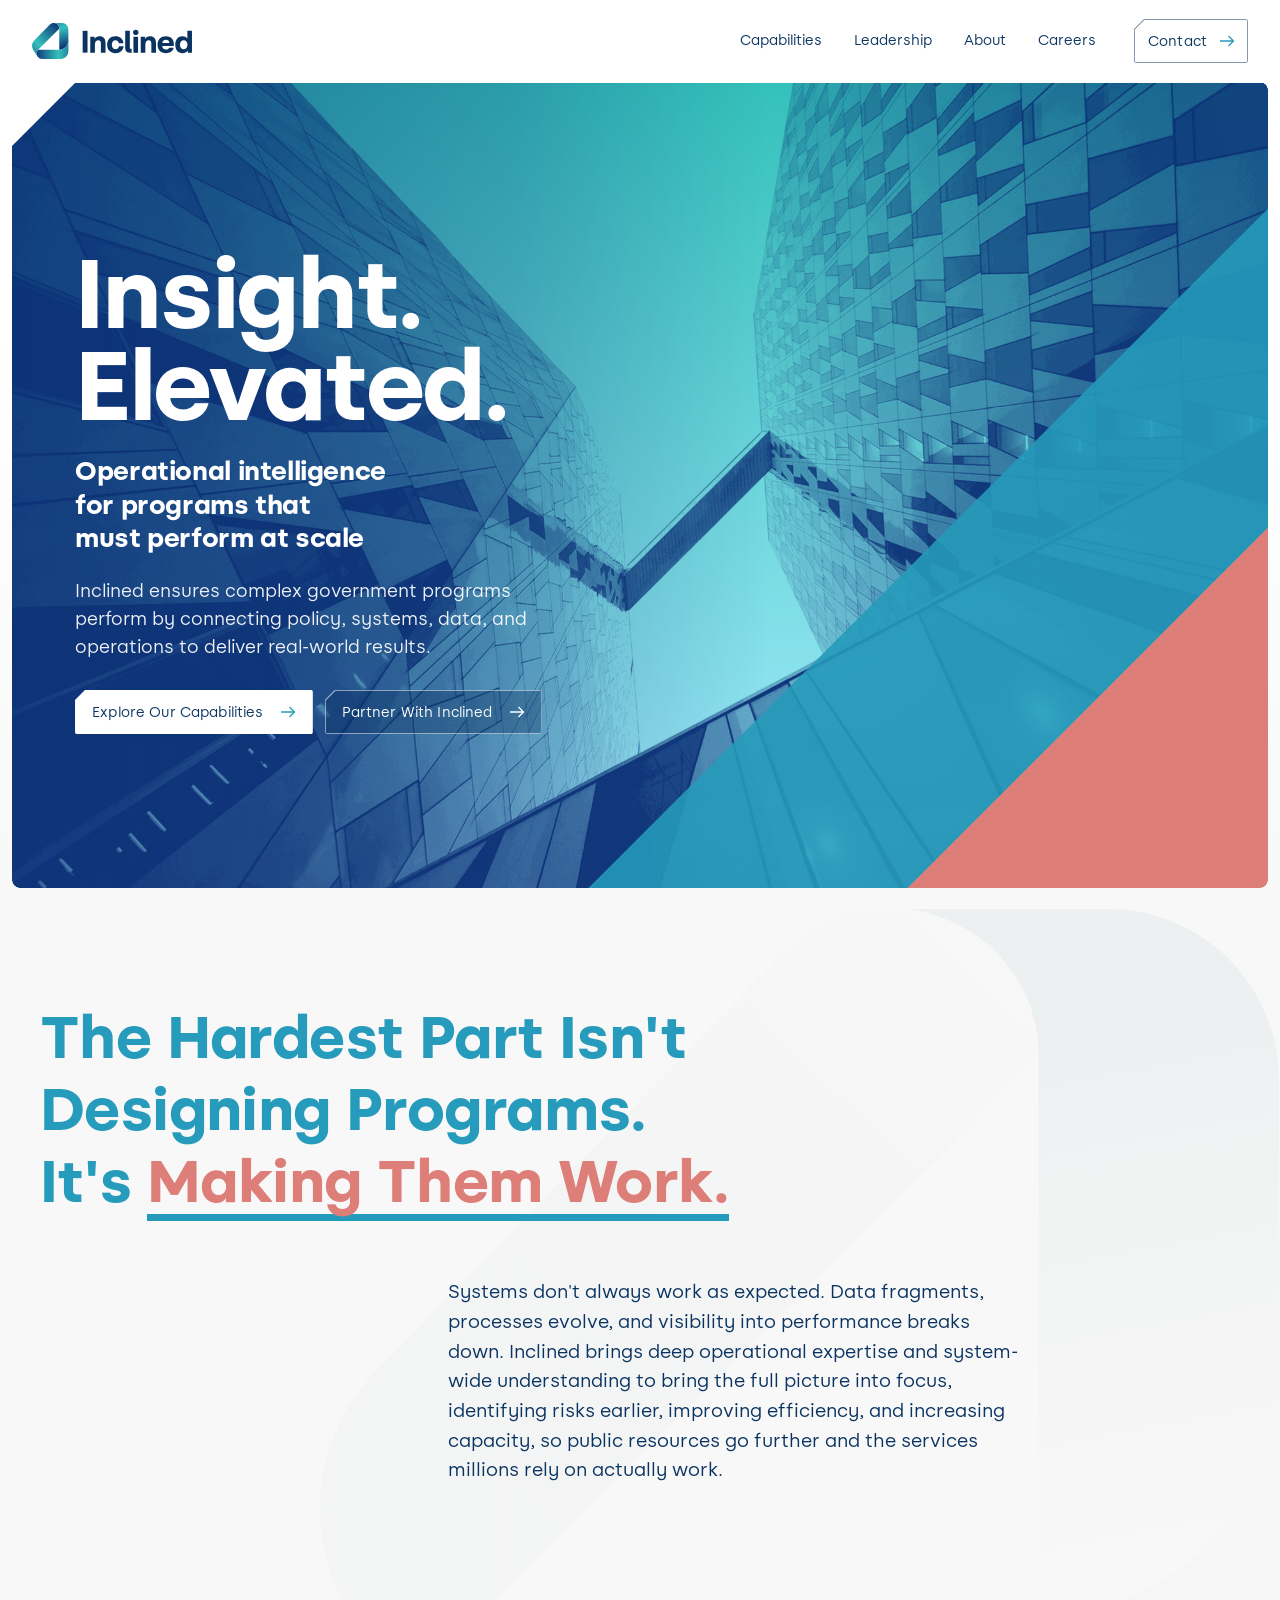
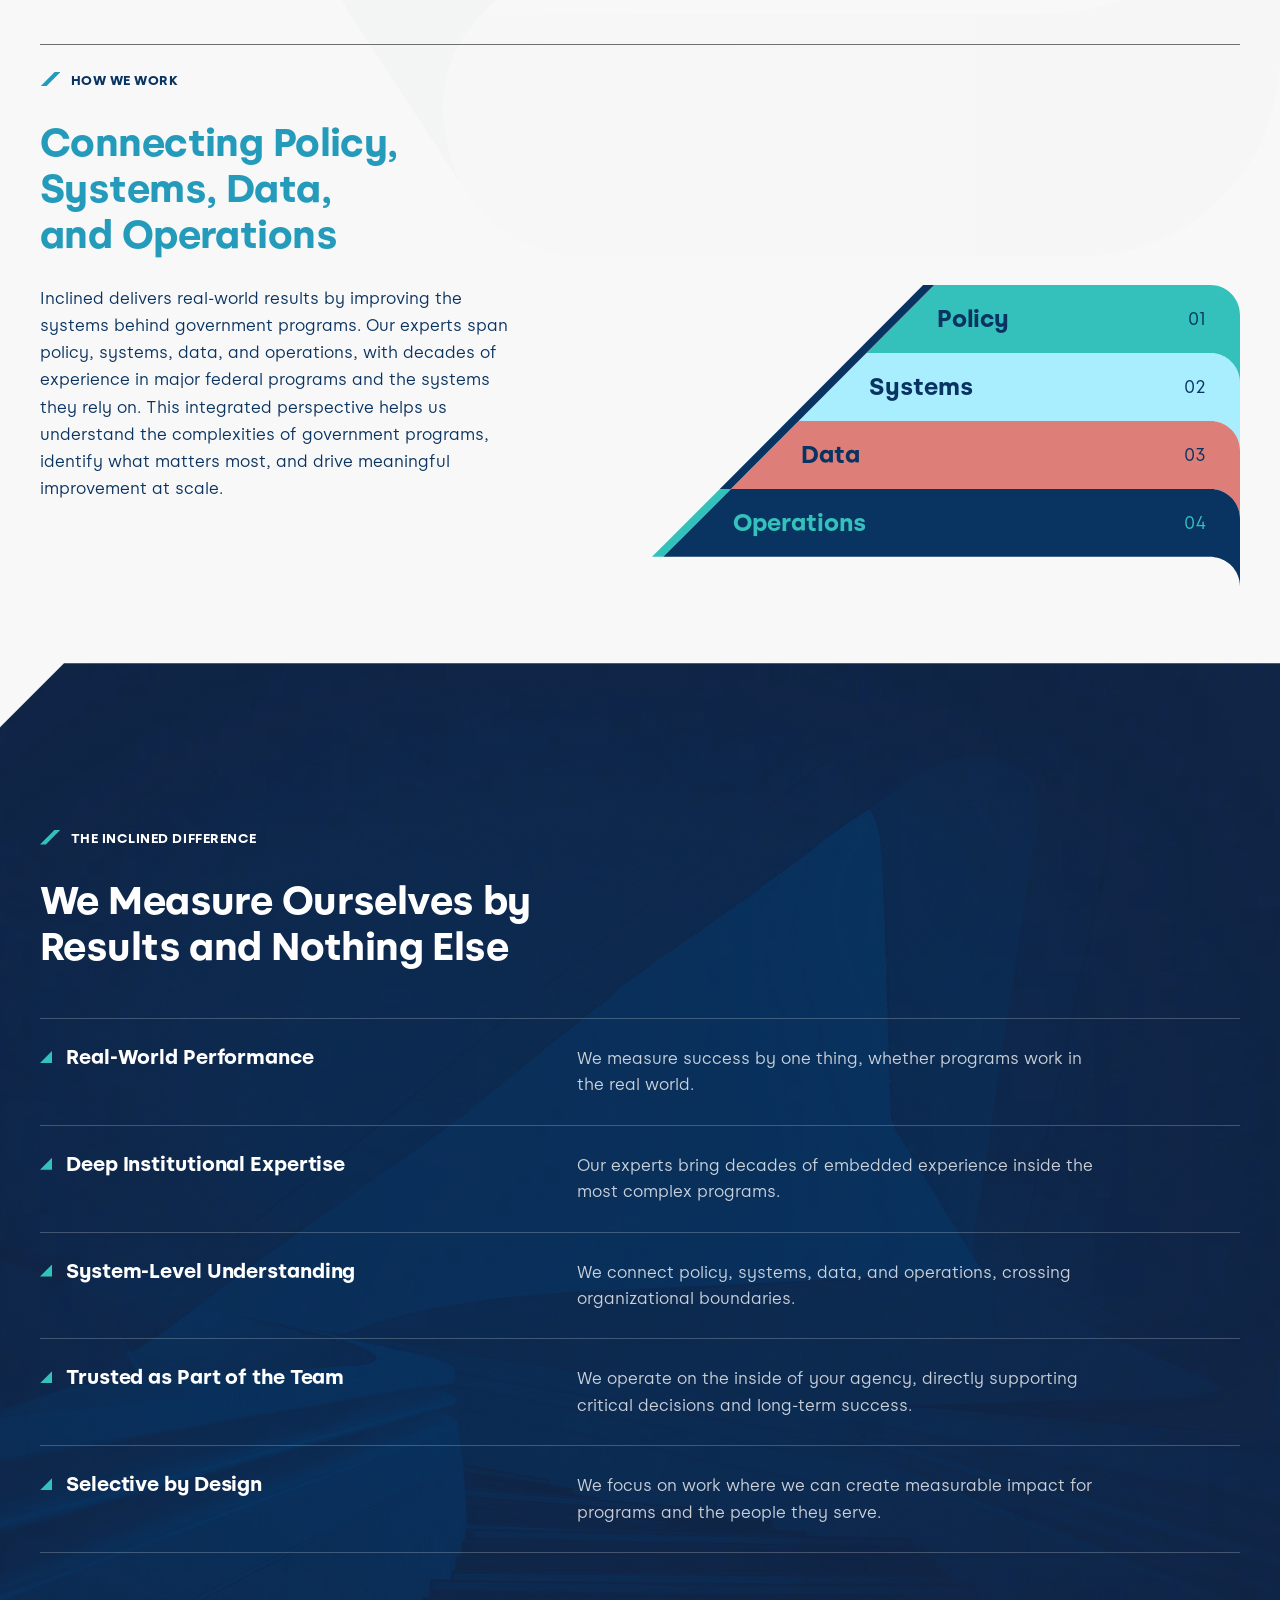
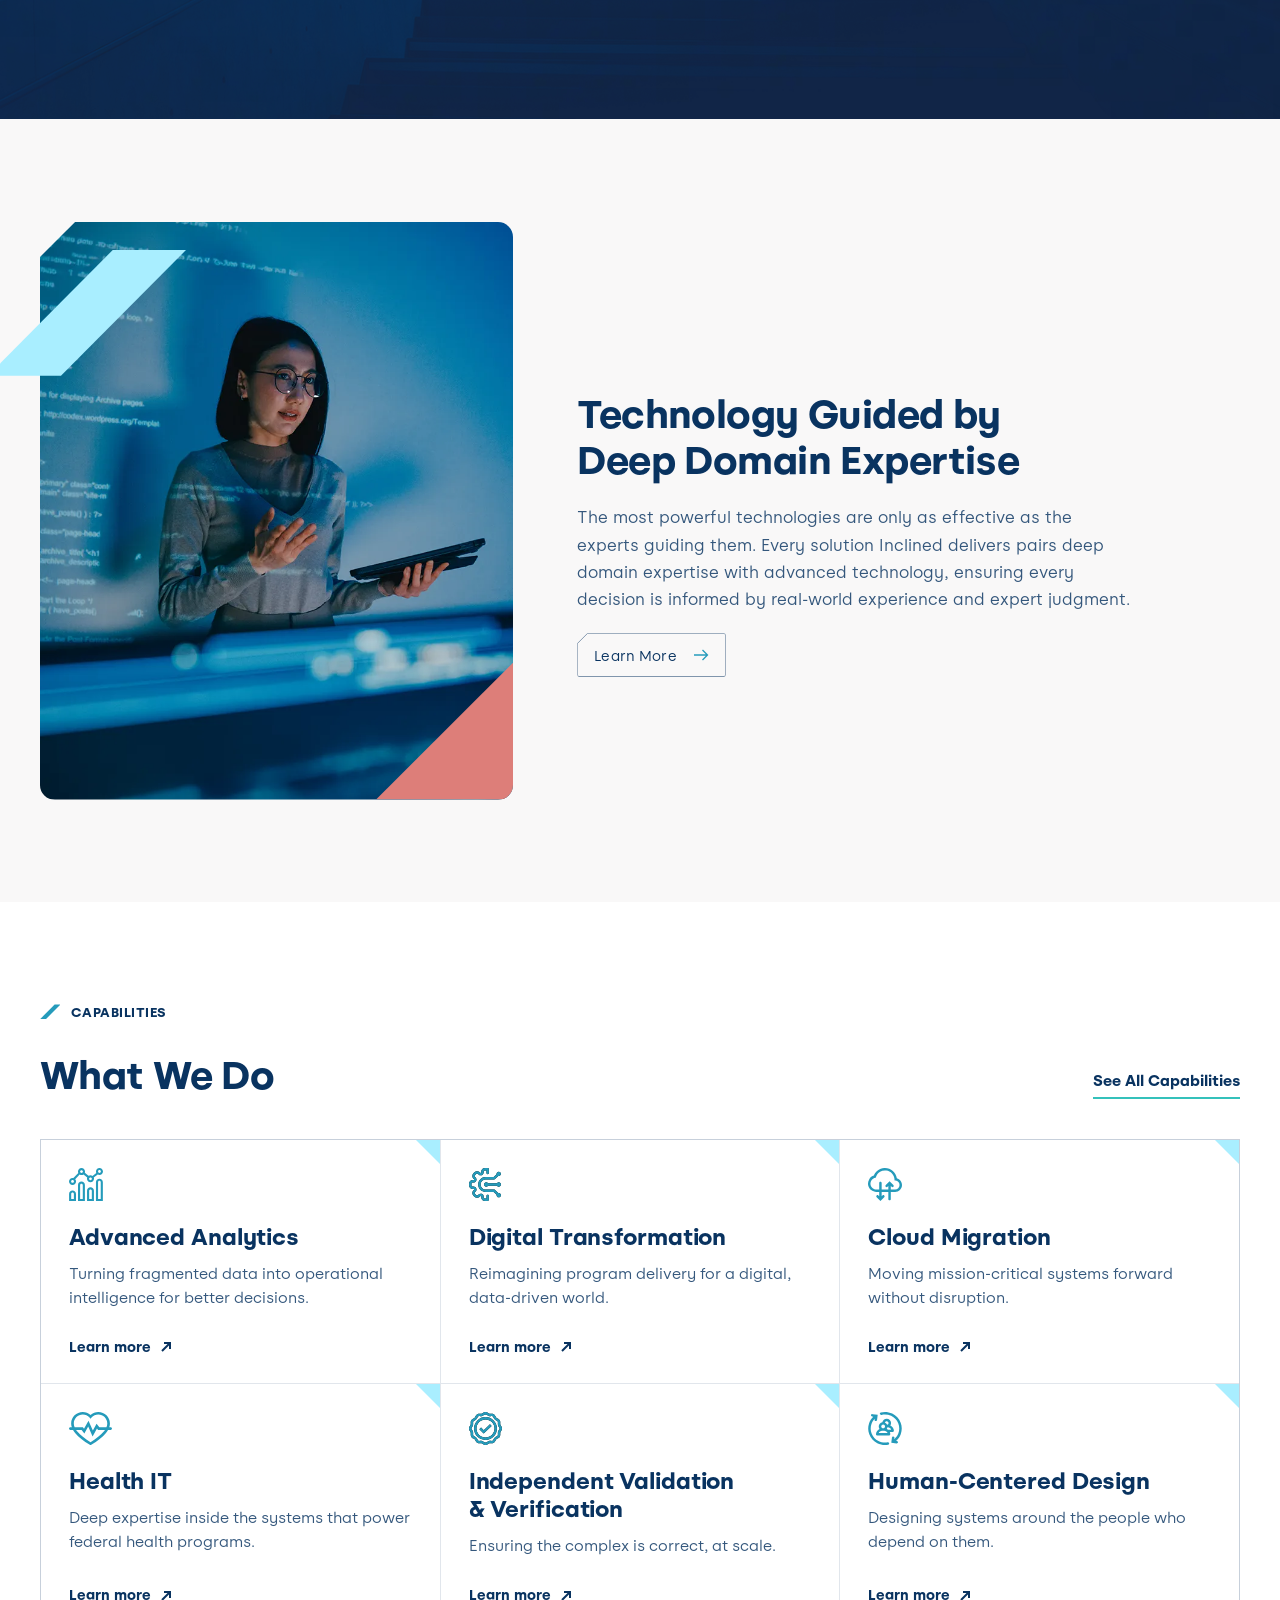
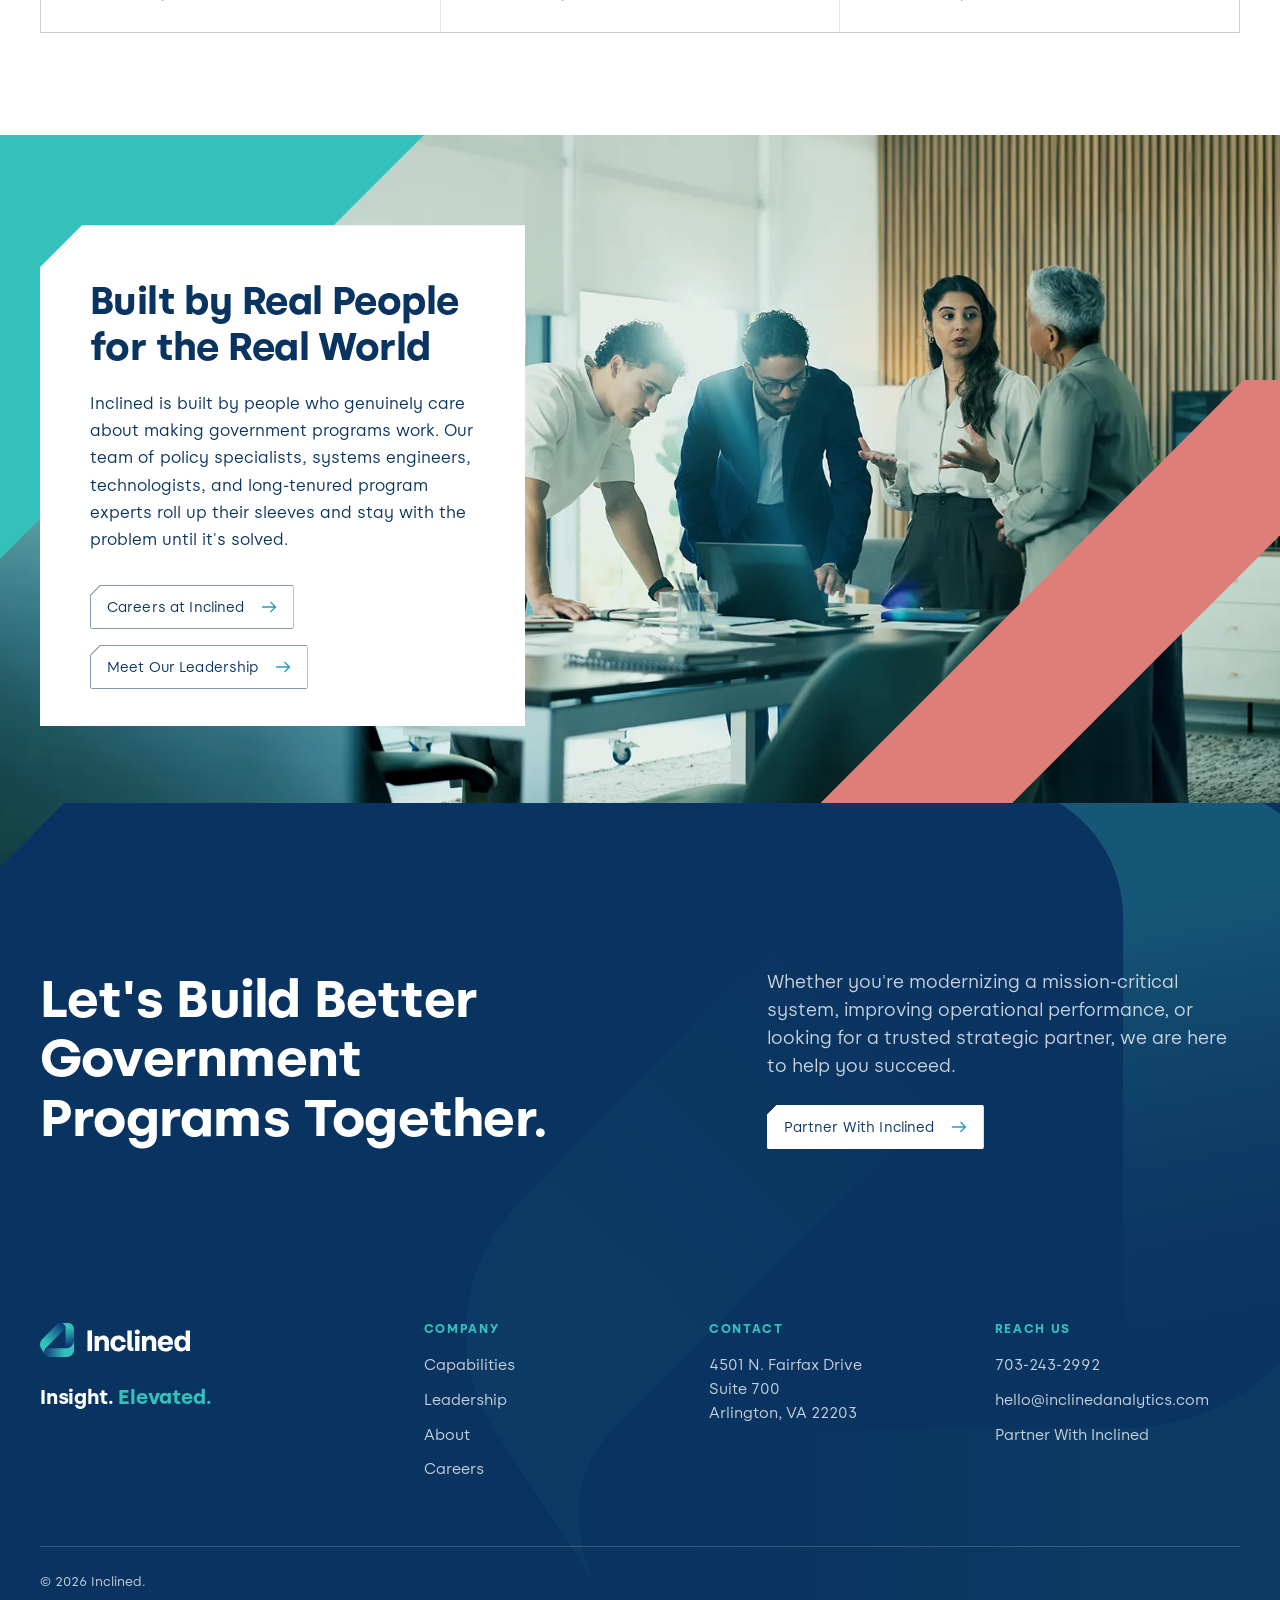
==== commit c0ab20eb: "Footer: bottom line reads only © 2026 Inclined. Co-Authored-By: Claude Opus 5.5 <noreply@anthropic.c" ====
--- a/index.html
+++ b/index.html
@@ -10,7 +10,7 @@
 <link rel="preload" href="fonts/Alcyone-Bold.woff2" as="font" type="font/woff2" crossorigin>
 <link rel="preload" href="fonts/Alcyone-Regular.woff2" as="font" type="font/woff2" crossorigin>
 <link rel="preload" as="image" href="images/inclined-hero.webp" imagesrcset="images/inclined-hero-1000.webp 1000w, images/inclined-hero.webp 2000w" imagesizes="100vw">
-<link rel="stylesheet" href="css/site.css?v=77">
+<link rel="stylesheet" href="css/site.css?v=79">
 <script>(function(d){if(window.matchMedia&&matchMedia("(prefers-reduced-motion: reduce)").matches)return;d.classList.add("motion");setTimeout(function(){if(!window.__rv)d.classList.remove("motion")},2500)})(document.documentElement)</script>
 </head>
 <body>
@@ -180,7 +180,7 @@
       <div><h4>Contact</h4><address>4501 N. Fairfax Drive<br>Suite 700<br>Arlington, VA 22203</address></div>
       <div><h4>Reach us</h4><ul><li><a href="tel:+17032432992">703-243-2992</a></li><li><a href="mailto:hello@inclinedanalytics.com">hello@inclinedanalytics.com</a></li><li><a href="contact.html">Partner With Inclined</a></li></ul></div>
     </div>
-    <div class="foot-base"><span>© 2026 Inclined. A woman-owned small business.</span><span>Arlington, Virginia</span></div>
+    <div class="foot-base"><span>© 2026 Inclined.</span></div>
   </div>
 </footer>
 
--- a/css/site.css
+++ b/css/site.css
@@ -588,7 +588,7 @@
 .eitl-media.swap .eitl-coral{background:var(--teal)}
 
 /* ---------- Careers: Why Inclined ---------- */
-.why{padding-bottom:calc(var(--sp-section) + 16px)}
+.why{padding-bottom:0}
 .why-grid{display:grid;grid-template-columns:minmax(0,7fr) minmax(0,5fr);gap:clamp(28px,5vw,80px);align-items:start}
 .why-text{max-width:38em;font-size:clamp(1.0625rem,1.3vw,1.25rem);line-height:1.65;color:var(--ink-2)}
 .why .tenure{padding:22px 0 0;border-top:1px solid var(--navy)}
@@ -607,7 +607,7 @@
 @media (max-width:600px){.principles.four-up{grid-template-columns:1fr}}
 .look-sec{padding-bottom:clamp(24px,3vw,48px)}
 /* light version of the tiles */
-.find-light{background:var(--white)}
+.find-light{background:var(--offwhite)}
 .find-light .h-l{color:var(--navy)}
 .find-light .principles .p{border-top-color:var(--rule)}
 .find-light .principles h3{color:var(--navy)}
@@ -629,3 +629,8 @@
 .tenure-big span{display:block;margin:clamp(14px,1.4vw,22px) 0 0 calc(var(--n) * 1.08);font-size:clamp(1.25rem,.95rem + 1.1vw,2rem);line-height:1.12;font-weight:700;color:var(--navy)}
 @media (max-width:860px){.tenure-bg{left:-16px}.tenure-big span{margin-left:calc(var(--n) * .9)}}
 .tenure.tenure-big{border-top:0;padding:0}
+/* What We Look For tucks up so its photo overlaps the bottom of the 15+ band */
+.look-sec{position:relative;z-index:1;padding-top:0;margin-top:calc(-1 * clamp(36px,4.5vw,72px))}
+.look-sec .split{align-items:start}
+.look-sec .split>.stack{padding-top:calc(clamp(36px,4.5vw,72px) + clamp(24px,4vw,64px))}
+@media (max-width:860px){.look-sec{margin-top:clamp(24px,6vw,40px)}.look-sec .split>.stack{padding-top:0}}
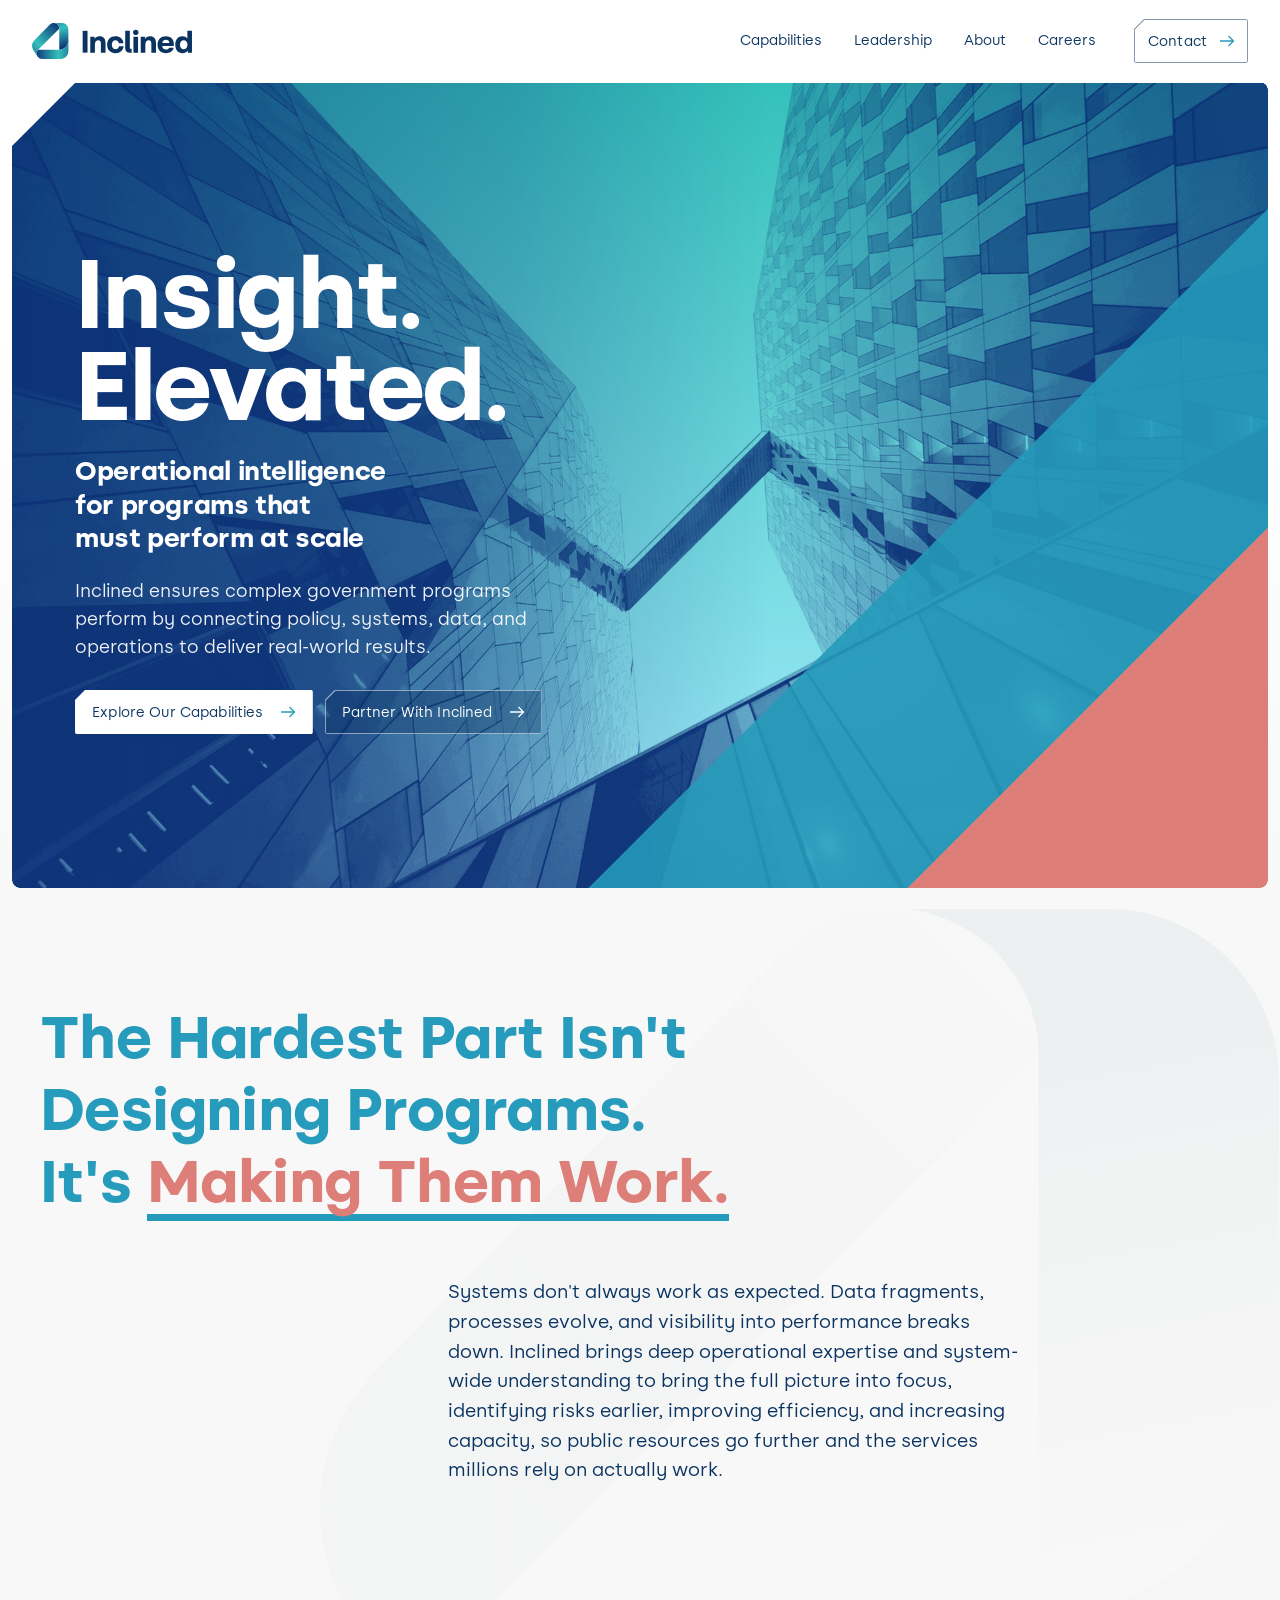
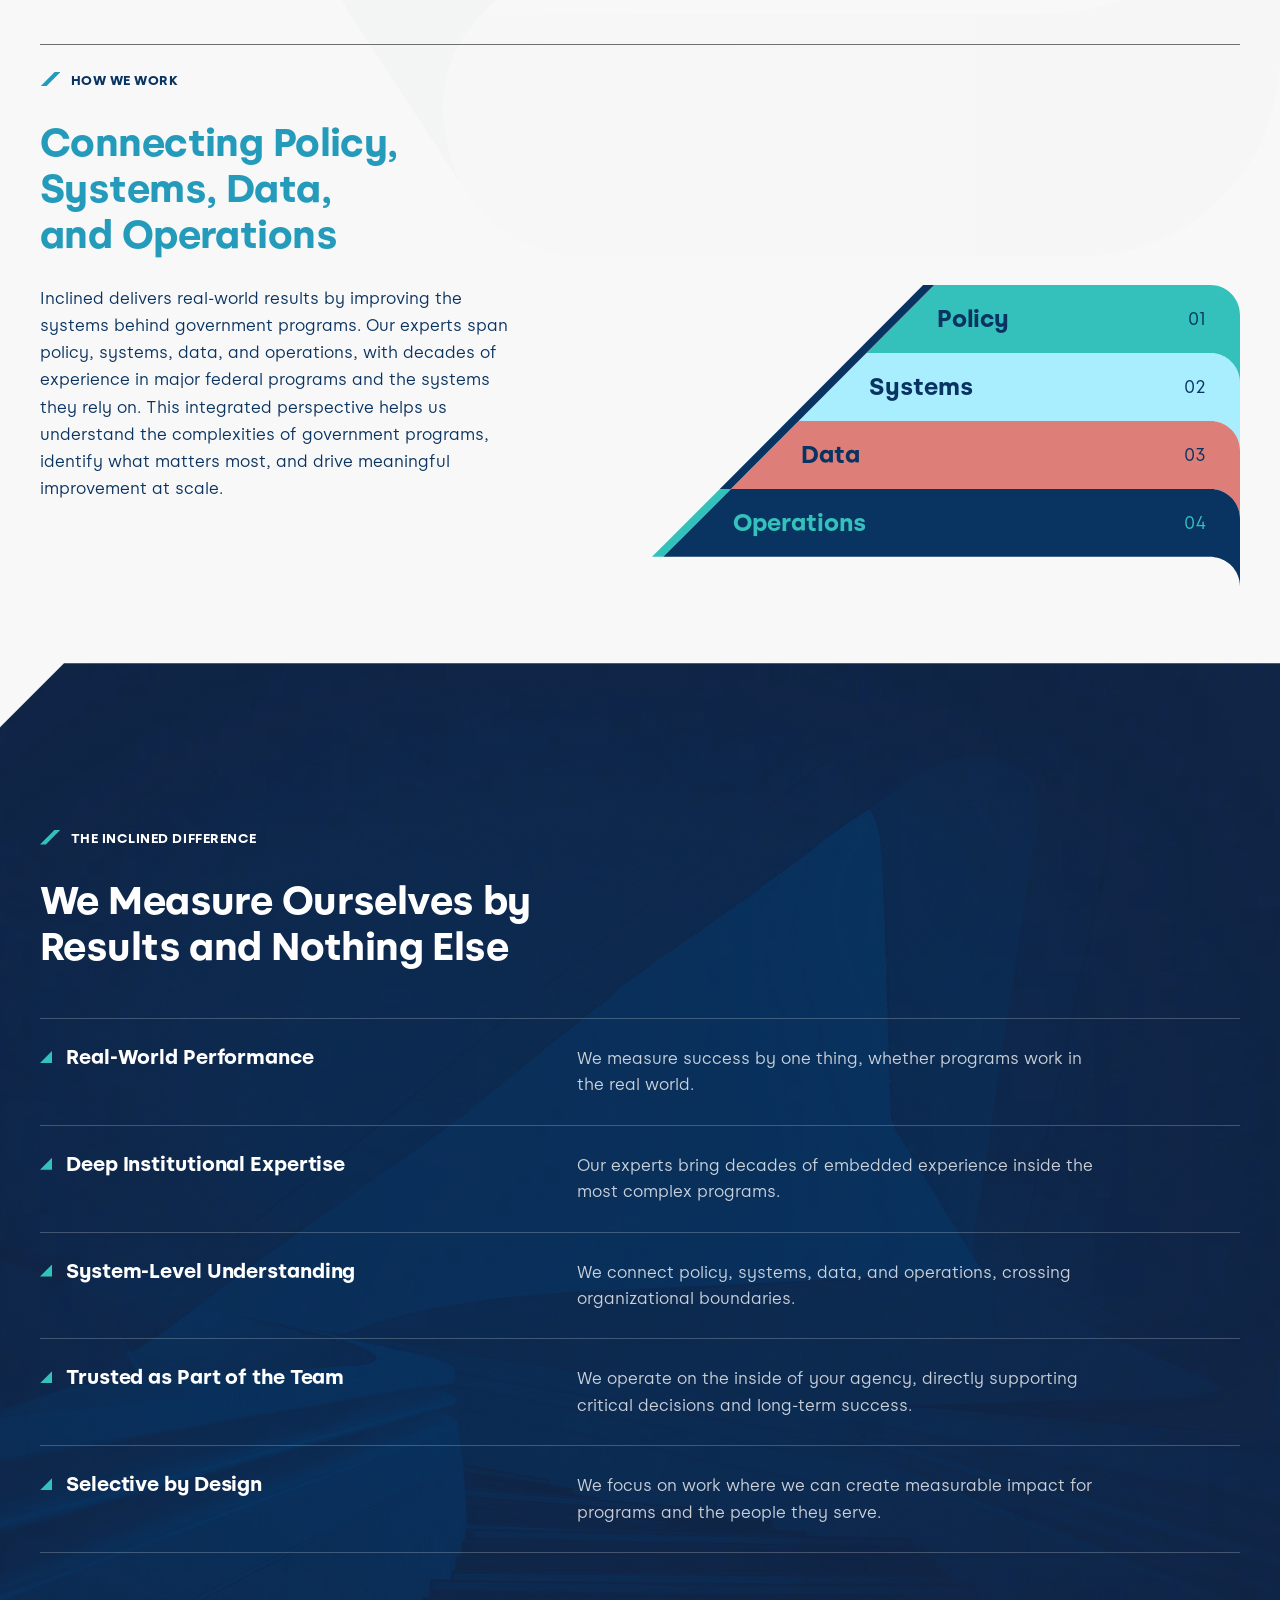
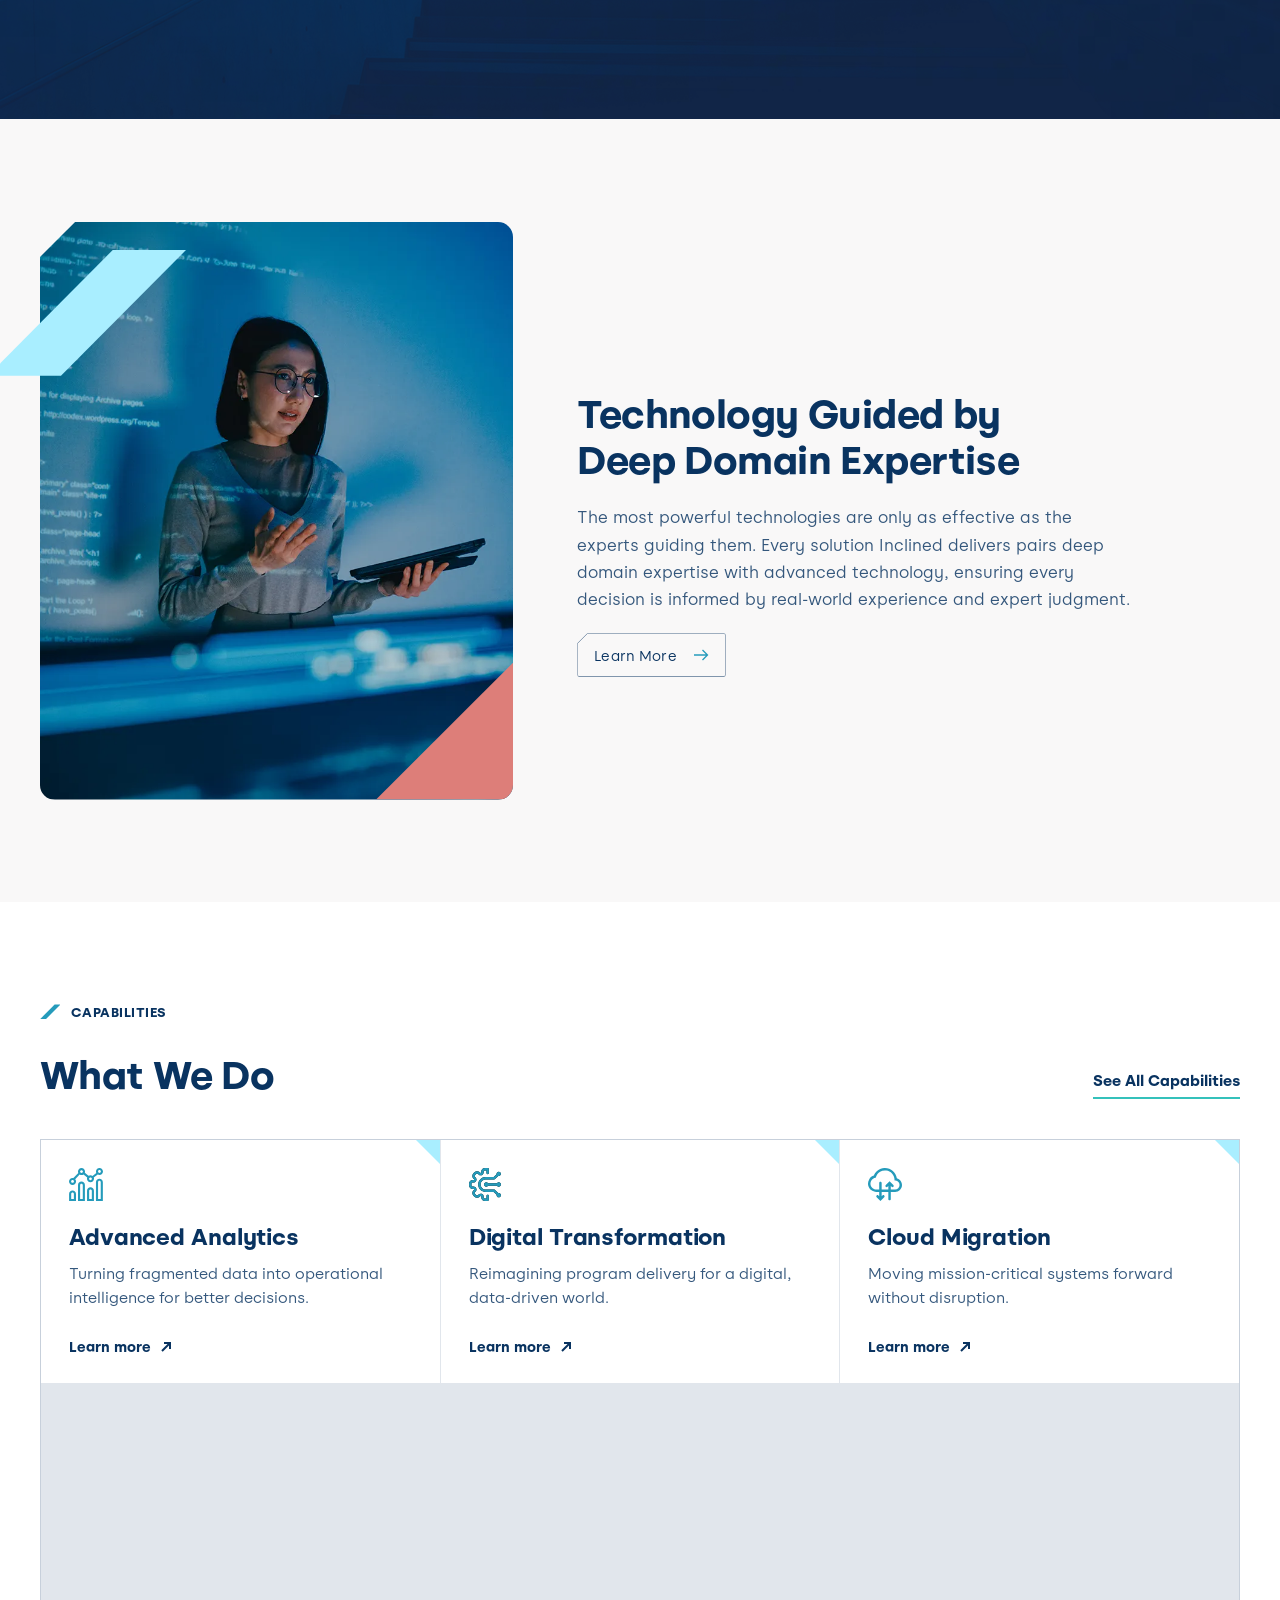
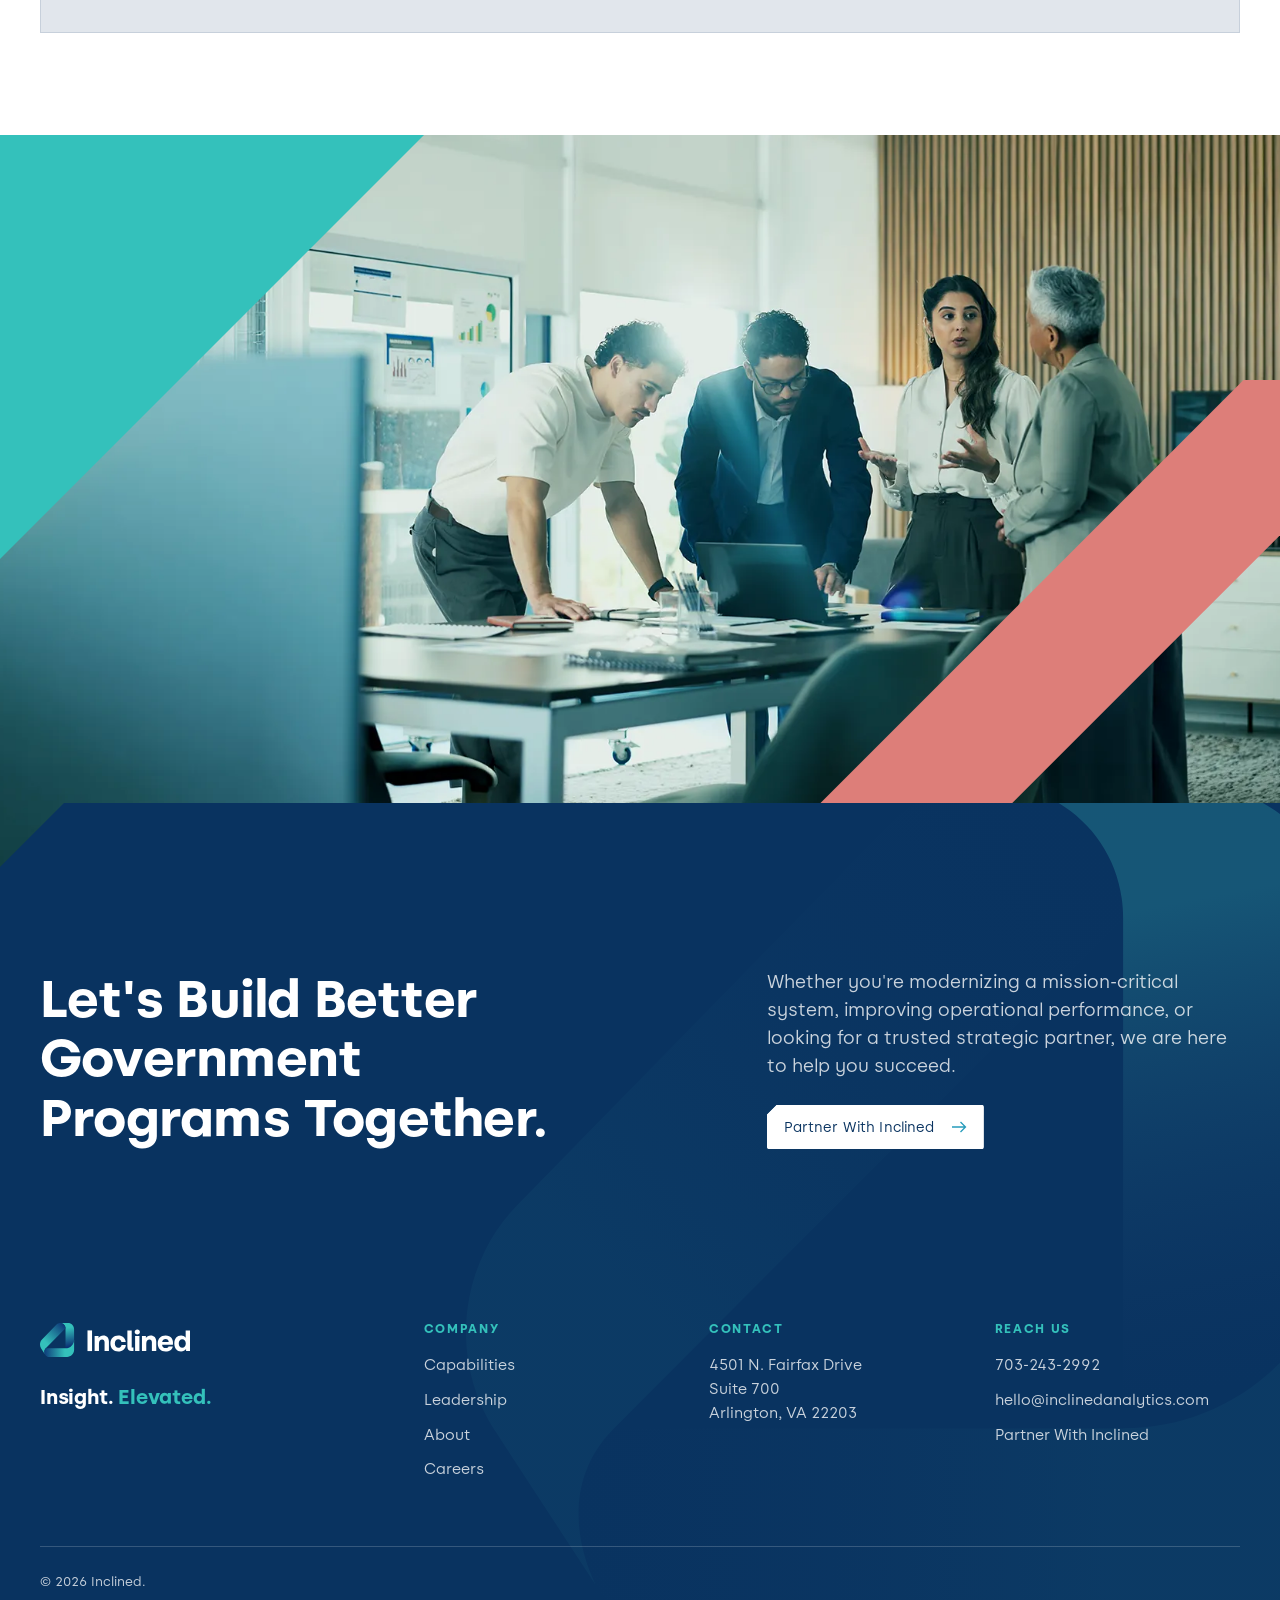
==== commit f27ed1bc: "Mobile refinements: full-screen nav, footer mark, hero spacing, capabilities swipe hint, About order" ====
--- a/index.html
+++ b/index.html
@@ -10,7 +10,7 @@
 <link rel="preload" href="fonts/Alcyone-Bold.woff2" as="font" type="font/woff2" crossorigin>
 <link rel="preload" href="fonts/Alcyone-Regular.woff2" as="font" type="font/woff2" crossorigin>
 <link rel="preload" as="image" href="images/inclined-hero.webp" imagesrcset="images/inclined-hero-1000.webp 1000w, images/inclined-hero.webp 2000w" imagesizes="100vw">
-<link rel="stylesheet" href="css/site.css?v=79">
+<link rel="stylesheet" href="css/site.css?v=82">
 <script>(function(d){if(window.matchMedia&&matchMedia("(prefers-reduced-motion: reduce)").matches)return;d.classList.add("motion");setTimeout(function(){if(!window.__rv)d.classList.remove("motion")},2500)})(document.documentElement)</script>
 </head>
 <body>
@@ -184,6 +184,6 @@
   </div>
 </footer>
 
-<script src="js/site.js?v=19" defer></script>
+<script src="js/site.js?v=20" defer></script>
 </body>
 </html>
--- a/css/site.css
+++ b/css/site.css
@@ -505,9 +505,9 @@
 .cta,.site-foot{background-image:url(../images/Footer-Logo-BG.svg);background-repeat:no-repeat;background-size:auto calc(var(--end-h) * 1.05)}
 .cta{background-position:right clamp(-140px,-5vw,-40px) top calc(var(--end-h) * -.025)}
 .site-foot{background-position:right clamp(-140px,-5vw,-40px) top calc(var(--end-h) * -.025 - var(--cta-h))}
-@media (max-width:720px){.cta,.site-foot{background-size:auto calc(var(--end-h) * .6)}
-  .cta{background-position:right -70px top calc(var(--end-h) * .3)}
-  .site-foot{background-position:right -70px top calc(var(--end-h) * .3 - var(--cta-h))}}
+@media (max-width:720px){.cta,.site-foot{background-size:auto calc(var(--end-h) * .42)}
+  .cta{background-position:right -50px top 0}
+  .site-foot{background-position:right -50px top calc(-1 * var(--cta-h))}}
 
 /* ---------- Capabilities page ---------- */
 :root{--head-s:calc(clamp(56px,4.4vw,64px) + 1px);--capbar-h:64px}
@@ -634,3 +634,60 @@
 .look-sec .split{align-items:start}
 .look-sec .split>.stack{padding-top:calc(clamp(36px,4.5vw,72px) + clamp(24px,4vw,64px))}
 @media (max-width:860px){.look-sec{margin-top:clamp(24px,6vw,40px)}.look-sec .split>.stack{padding-top:0}}
+
+/* ---------- Contact page: all navy, large logomark behind the content ---------- */
+body.contact-page{background:var(--navy)}
+.contact-page main{position:relative;overflow:hidden;color:var(--on-navy)}
+.contact-mark{position:absolute;z-index:0;top:0;right:clamp(-200px,-9vw,-60px);width:min(900px,62vw);aspect-ratio:973.55/960.92;background:url(../images/Footer-Logo-BG.svg) no-repeat center / contain;pointer-events:none}
+.contact-page main>section{position:relative;z-index:1;background:transparent}
+.contact-page .page-hero{clip-path:none}
+.contact-page .pull-up{margin-top:0;padding-top:clamp(8px,2vw,24px);padding-bottom:var(--sp-section)}
+.contact-page .info .blk{border-top-color:rgba(255,255,255,.2)}
+.contact-page .info .lbl{color:var(--teal)}
+.contact-page .info address,.contact-page .info .big{color:var(--white)}
+.contact-page .info .big:hover{color:var(--ice)}
+.contact-page .copy{border-color:rgba(255,255,255,.35);color:rgba(255,255,255,.85)}
+.contact-page .copy:hover{border-color:var(--white);color:var(--white)}
+.contact-page .pending{color:rgba(255,255,255,.8);border-color:rgba(255,255,255,.35)}
+.contact-page .site-foot{background-image:none;border-top:1px solid rgba(255,255,255,.12)}
+.contact-page form{color:var(--navy)}
+
+/* ================= Mobile-only refinements (desktop unchanged) ================= */
+.cap-more{display:none}
+@media (max-width:900px){
+  /* full-screen translucent navy menu */
+  body.menu-open{overflow:hidden}
+  .menu-open .site-head{background:transparent;border-bottom-color:transparent;backdrop-filter:none;-webkit-backdrop-filter:none}
+  .site-head .logo,.menu-btn{position:relative;z-index:2}
+  .menu-open .menu-btn{color:var(--white)}
+  .menu-open .logo-svg path[fill="#093360"]{fill:var(--white)}
+  .nav{position:fixed;inset:0;z-index:1;display:none;flex-direction:column;justify-content:flex-start;background:rgba(9,51,96,.94);backdrop-filter:blur(8px);-webkit-backdrop-filter:blur(8px);border:0;
+    padding:calc(env(safe-area-inset-top,0px) + 104px) max(24px,env(safe-area-inset-right,0px)) 32px max(24px,env(safe-area-inset-left,0px))}
+  .nav.open{display:flex;animation:rv-fade .3s ease both}
+  .nav a:not(.btn){color:var(--white);font-size:1.5rem;font-weight:700;padding:18px 4px;border-bottom:1px solid rgba(255,255,255,.16)}
+  .nav a:not(.btn):hover{color:var(--ice)}
+  .nav a:not(.btn)[aria-current="page"]{color:var(--white)}
+  .nav a:not(.btn)[aria-current="page"]::after{background:var(--teal);bottom:10px;width:28px;height:3px}
+  .nav .btn{margin-top:28px;align-self:flex-start;--btn-bg:var(--white);--btn-fg:var(--navy);--btn-line:var(--white);--btn-arrow:var(--ocean)}
+  .nav .btn[aria-current="page"]{--btn-bg:var(--ocean);--btn-fg:var(--white);--btn-line:var(--ocean);--btn-arrow:var(--white)}
+}
+@media (max-width:860px){
+  /* homepage hero copy: a touch further in and down, with more breathing room */
+  .hero .hero-content{padding:112px 32px 156px 40px}
+  /* capabilities bar: fade + arrow show there is more to swipe */
+  .cap-index-bar{overflow:hidden}
+  .cap-index-bar::before,.cap-index-bar::after{content:"";position:absolute;top:0;bottom:0;width:56px;pointer-events:none;opacity:0;transition:opacity .3s ease;z-index:1}
+  .cap-index-bar::before{left:0;background:linear-gradient(90deg,var(--navy),rgba(9,51,96,0))}
+  .cap-index-bar::after{right:0;width:84px;background:linear-gradient(270deg,var(--navy) 40%,rgba(9,51,96,0))}
+  .cap-index-bar.more-left::before,.cap-index-bar.more-right::after{opacity:1}
+  .cap-more{display:grid;place-items:center;position:absolute;right:8px;top:50%;width:32px;height:32px;margin-top:-16px;z-index:2;border:1px solid rgba(255,255,255,.4);border-radius:50%;background:rgba(9,51,96,.6);color:var(--white);padding:0;cursor:pointer;opacity:0;pointer-events:none;transition:opacity .3s ease}
+  .cap-more svg{width:14px;height:14px}
+  .cap-index-bar.more-right .cap-more{opacity:1;pointer-events:auto;animation:cap-nudge 2.4s ease-in-out 1s 2}
+  @keyframes cap-nudge{0%,100%{transform:translateX(0)}50%{transform:translateX(4px)}}
+  .cap-index{padding-right:64px}
+  /* About: More Than Technology photo above its text; smaller Our Story quote, nudged left */
+  .about-split .media-right .eitl-media{order:-1}
+  .story .quote{font-size:clamp(1.25rem,5.4vw,1.5rem)}
+  .story .quote-wrap{gap:14px;margin-left:-6px}
+  .story .quote-slash{width:56px}
+}
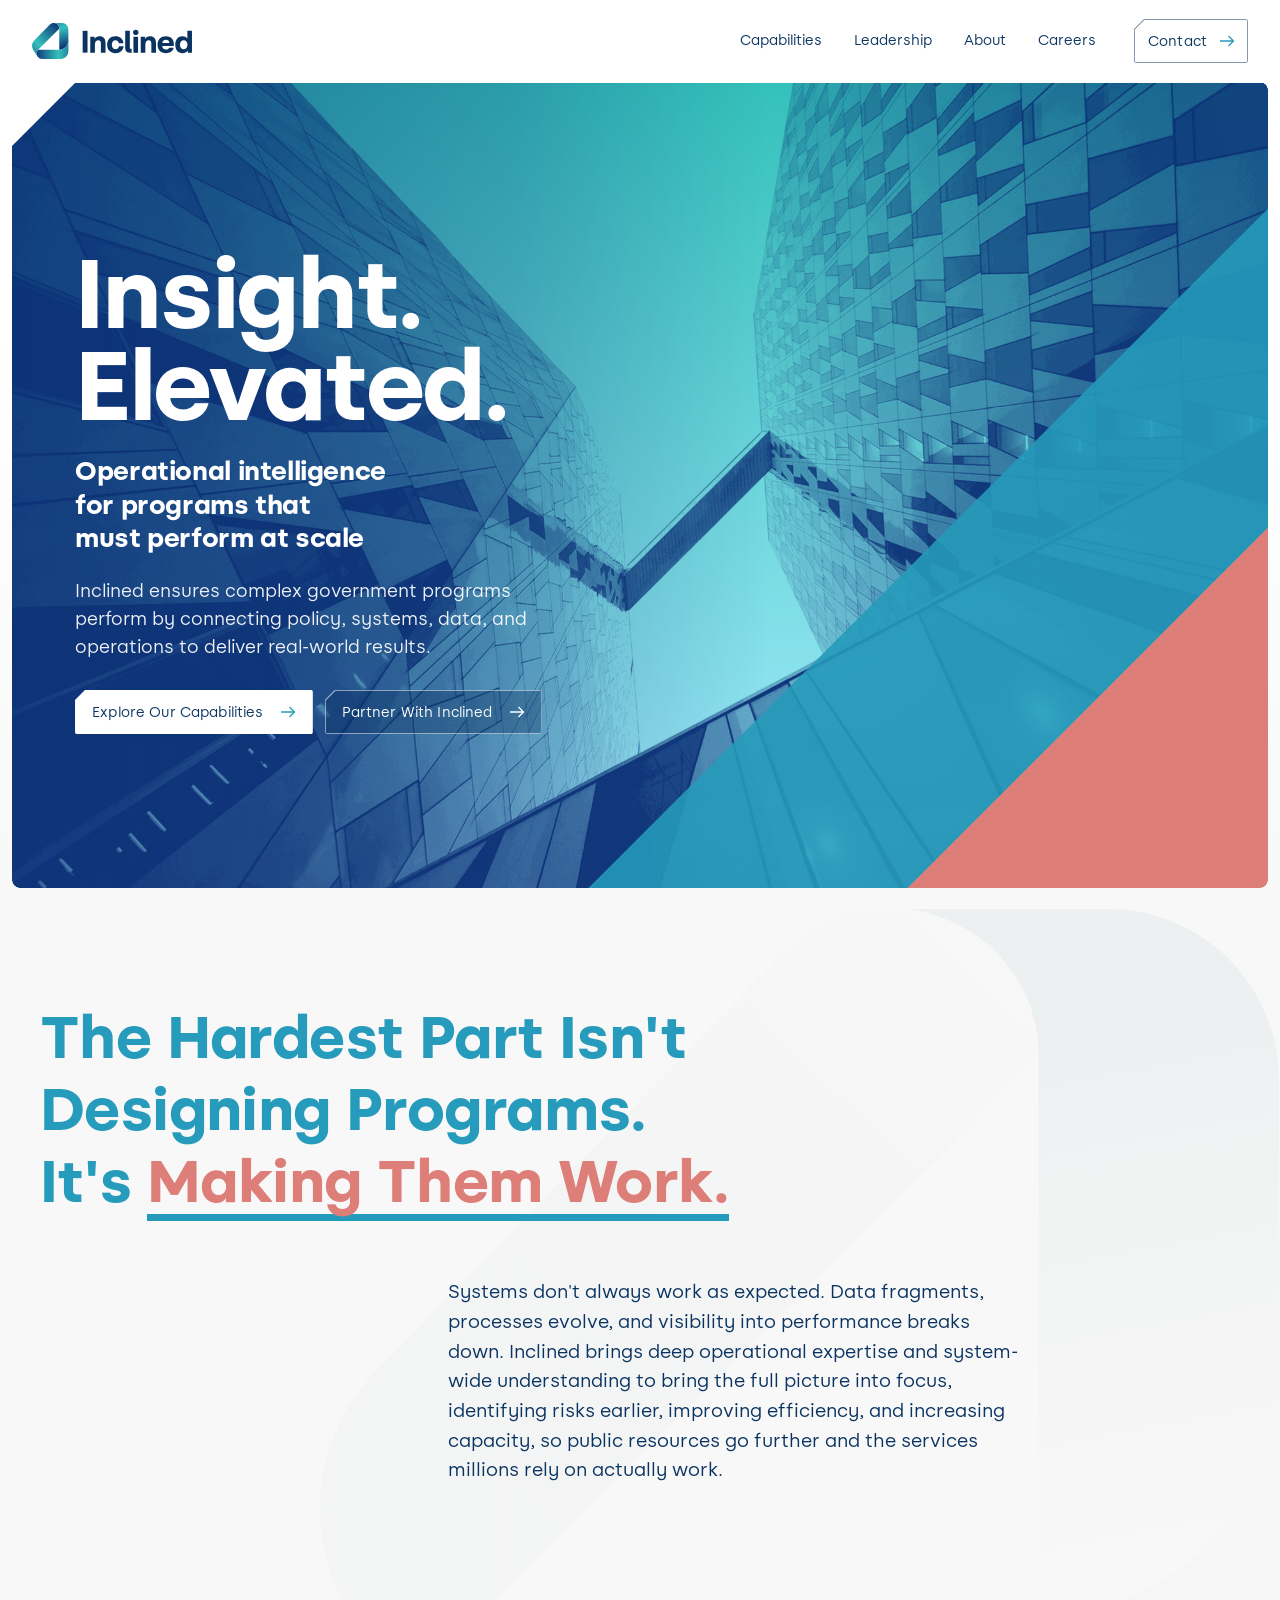
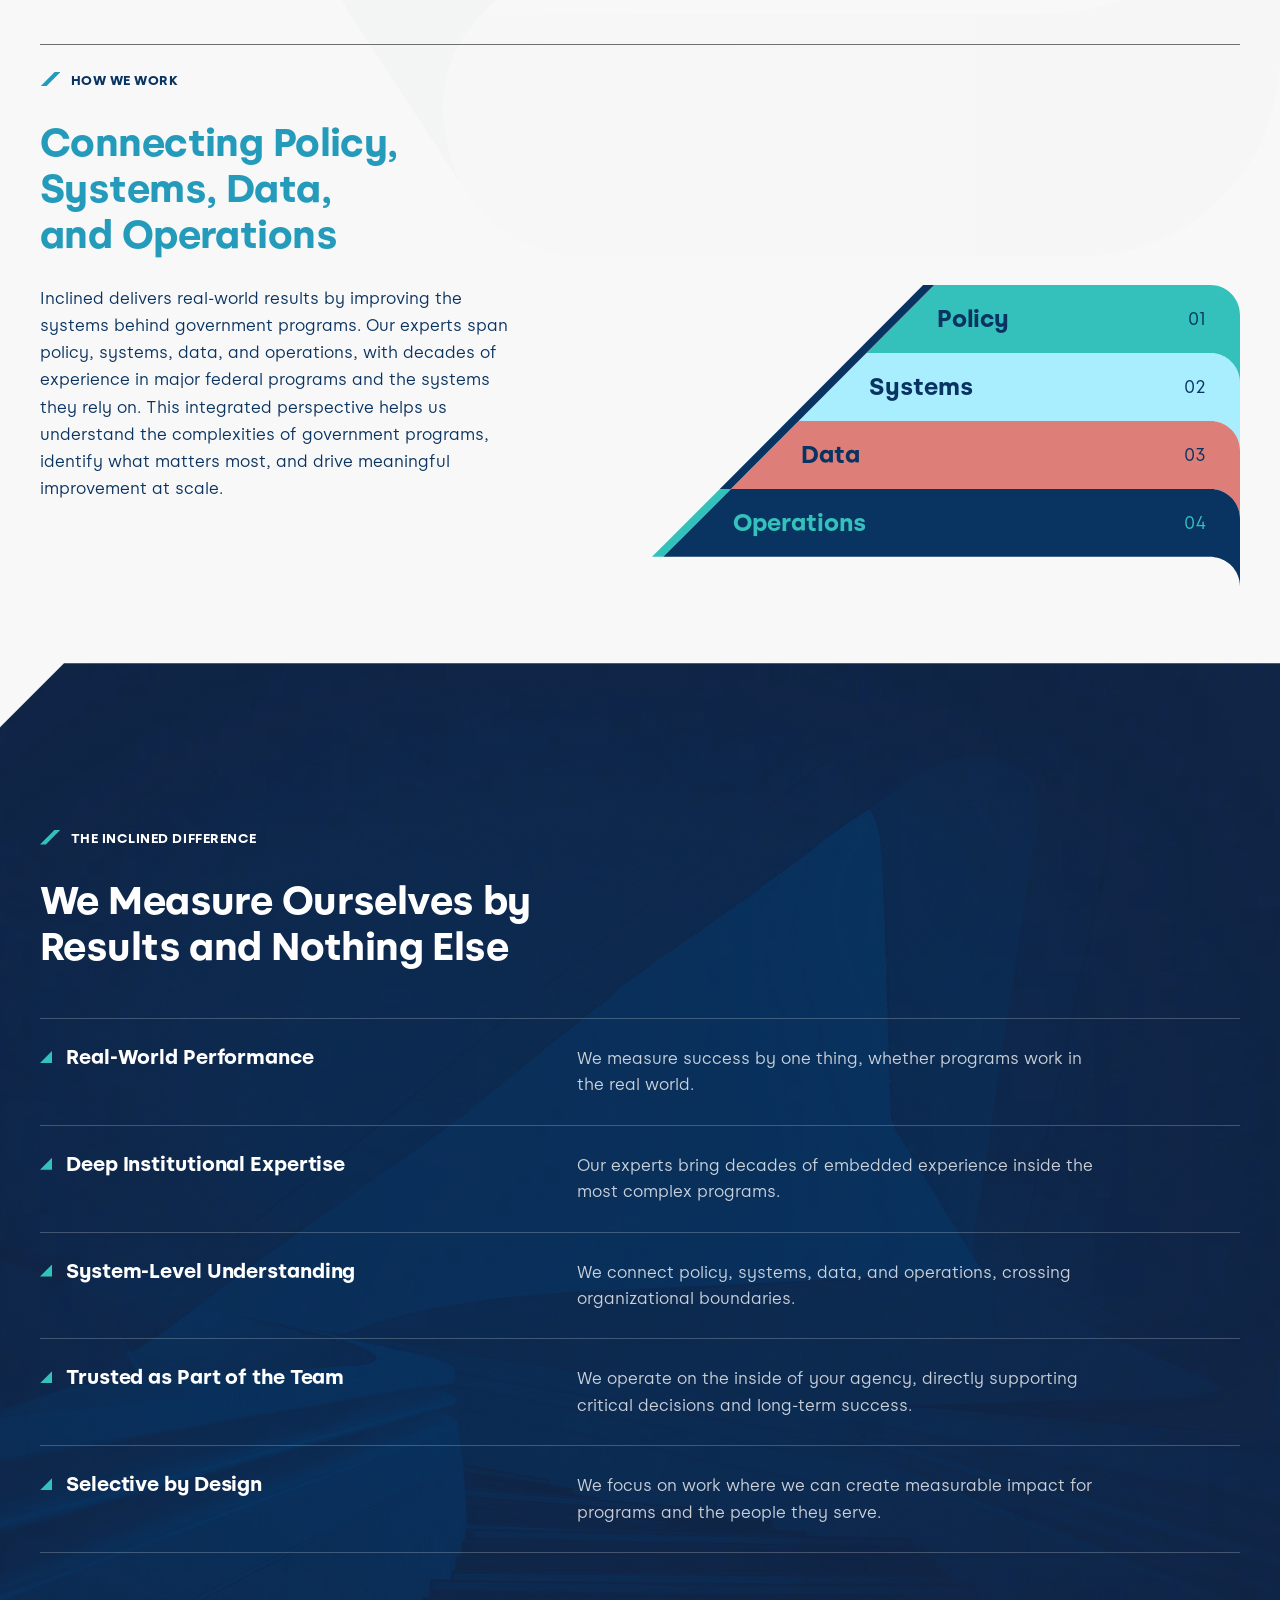
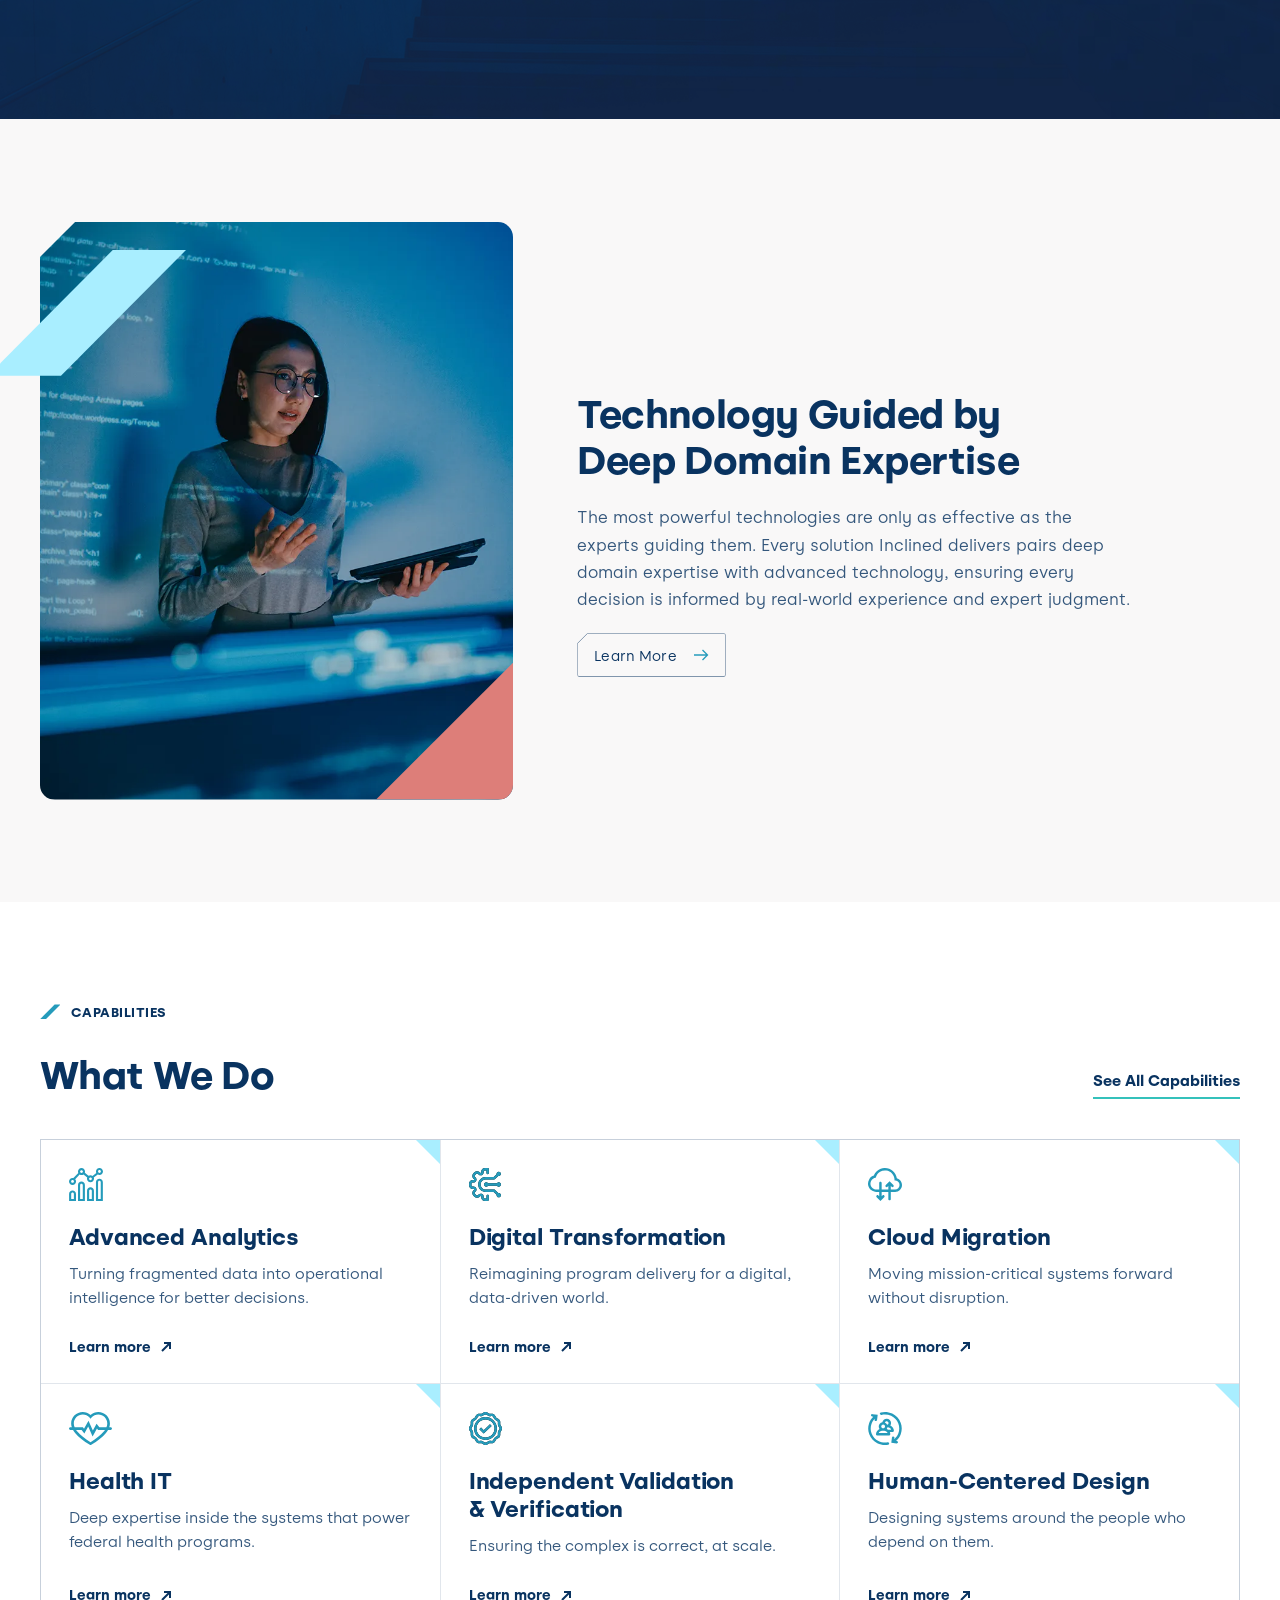
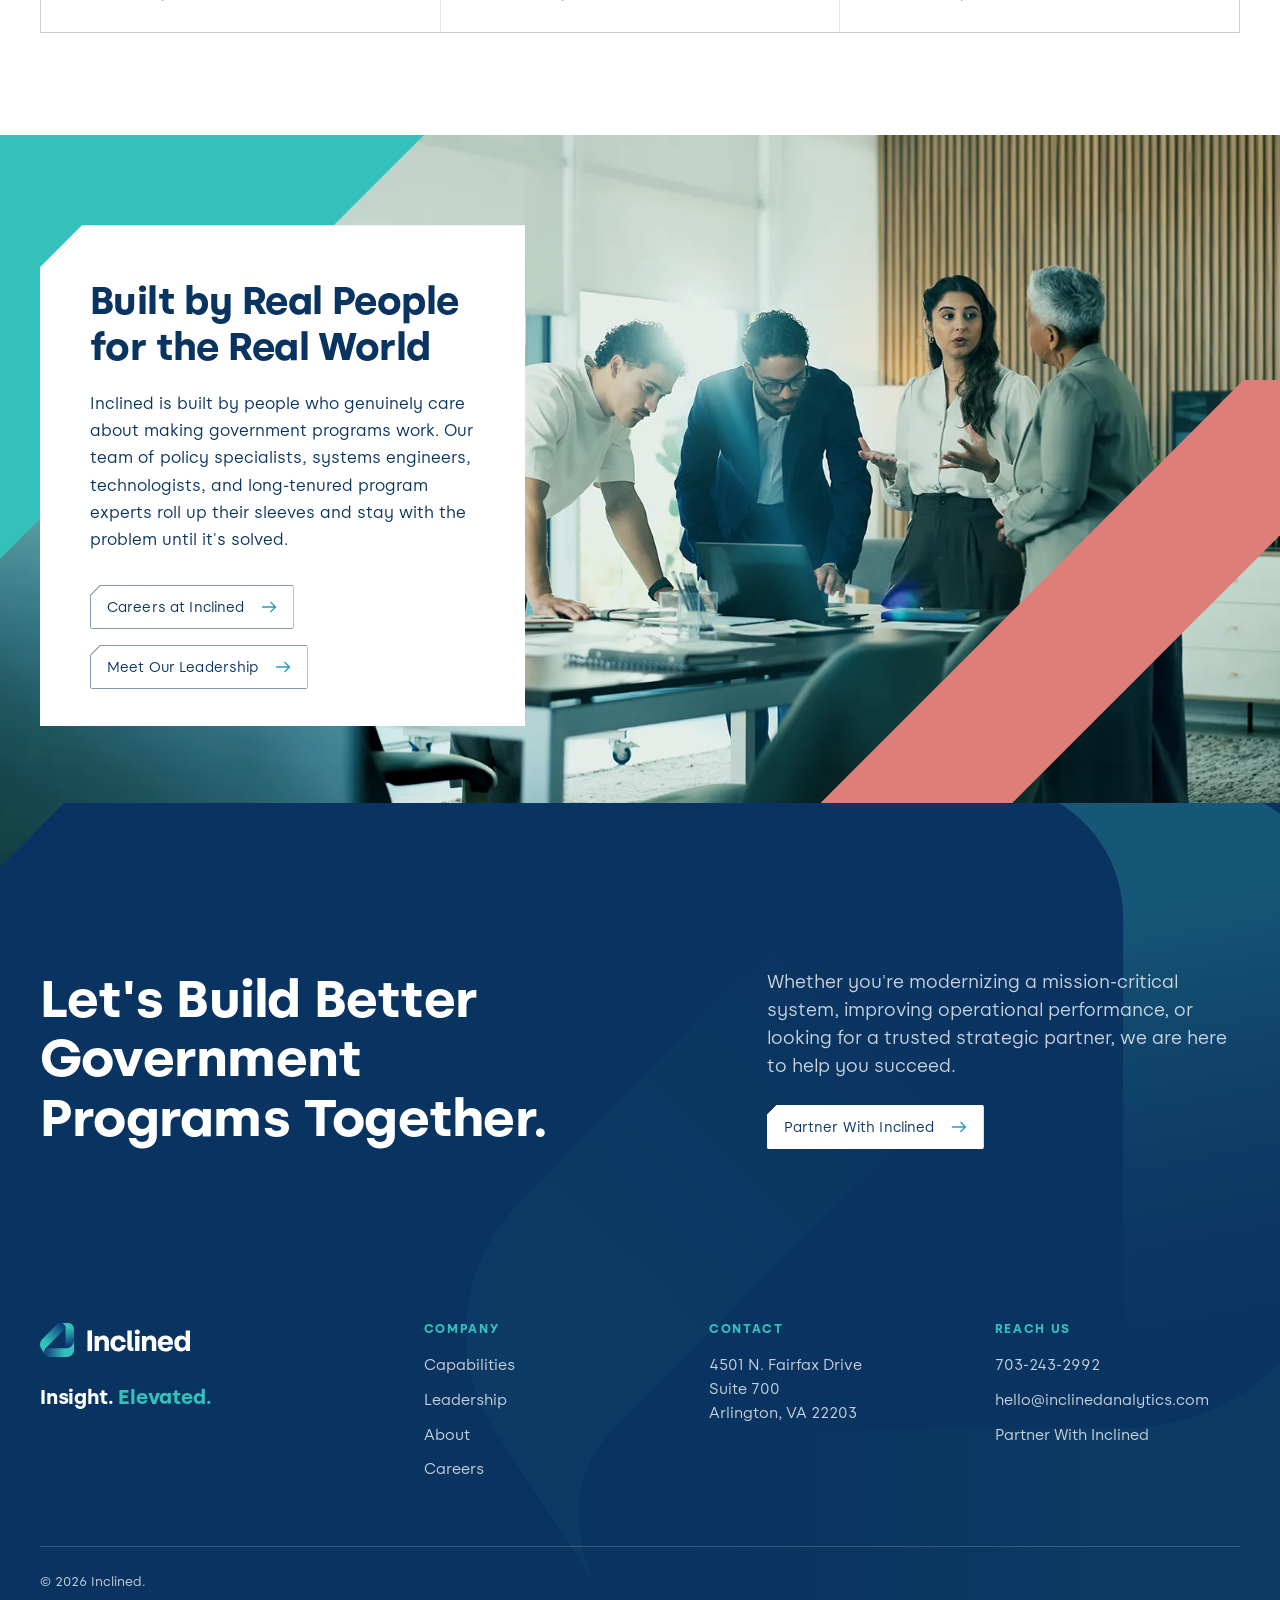
==== commit 806294ef: "Leadership: match How We Lead dividers to Careers What You'll Find Here Co-Authored-By: Claude Opus " ====
--- a/index.html
+++ b/index.html
@@ -10,7 +10,7 @@
 <link rel="preload" href="fonts/Alcyone-Bold.woff2" as="font" type="font/woff2" crossorigin>
 <link rel="preload" href="fonts/Alcyone-Regular.woff2" as="font" type="font/woff2" crossorigin>
 <link rel="preload" as="image" href="images/inclined-hero.webp" imagesrcset="images/inclined-hero-1000.webp 1000w, images/inclined-hero.webp 2000w" imagesizes="100vw">
-<link rel="stylesheet" href="css/site.css?v=82">
+<link rel="stylesheet" href="css/site.css?v=83">
 <script>(function(d){if(window.matchMedia&&matchMedia("(prefers-reduced-motion: reduce)").matches)return;d.classList.add("motion");setTimeout(function(){if(!window.__rv)d.classList.remove("motion")},2500)})(document.documentElement)</script>
 </head>
 <body>
--- a/css/site.css
+++ b/css/site.css
@@ -368,10 +368,11 @@
 @media (max-width:760px){.people{grid-template-columns:repeat(2,minmax(0,1fr))}}
 @media (max-width:460px){.people{grid-template-columns:1fr}}
 .three{display:grid;grid-template-columns:repeat(3,minmax(0,1fr));gap:clamp(24px,4vw,56px)}
-.three .item{display:grid;gap:14px;align-content:start}
+.three .item{display:grid;gap:14px;align-content:start;padding-top:20px;border-top:1px solid var(--rule)}
+.three .item::before{content:"";width:24px;height:2px;background:var(--teal);margin-top:-21px;margin-bottom:4px}
 .three .item h3{font-size:1.25rem}
 .three .item p{color:var(--ink-2)}
-.three .idx{font-weight:700;color:var(--ink-3);font-size:var(--step--1);letter-spacing:.14em;padding-top:16px;border-top:1px solid var(--rule)}
+.three .idx{font-weight:700;color:var(--ink-3);font-size:var(--step--1);letter-spacing:.14em}
 @media (max-width:860px){.three{grid-template-columns:1fr}}
 .note{font-size:.875rem;color:var(--ink-3);border-left:3px solid var(--coral);padding-left:14px;max-width:70ch}
 
